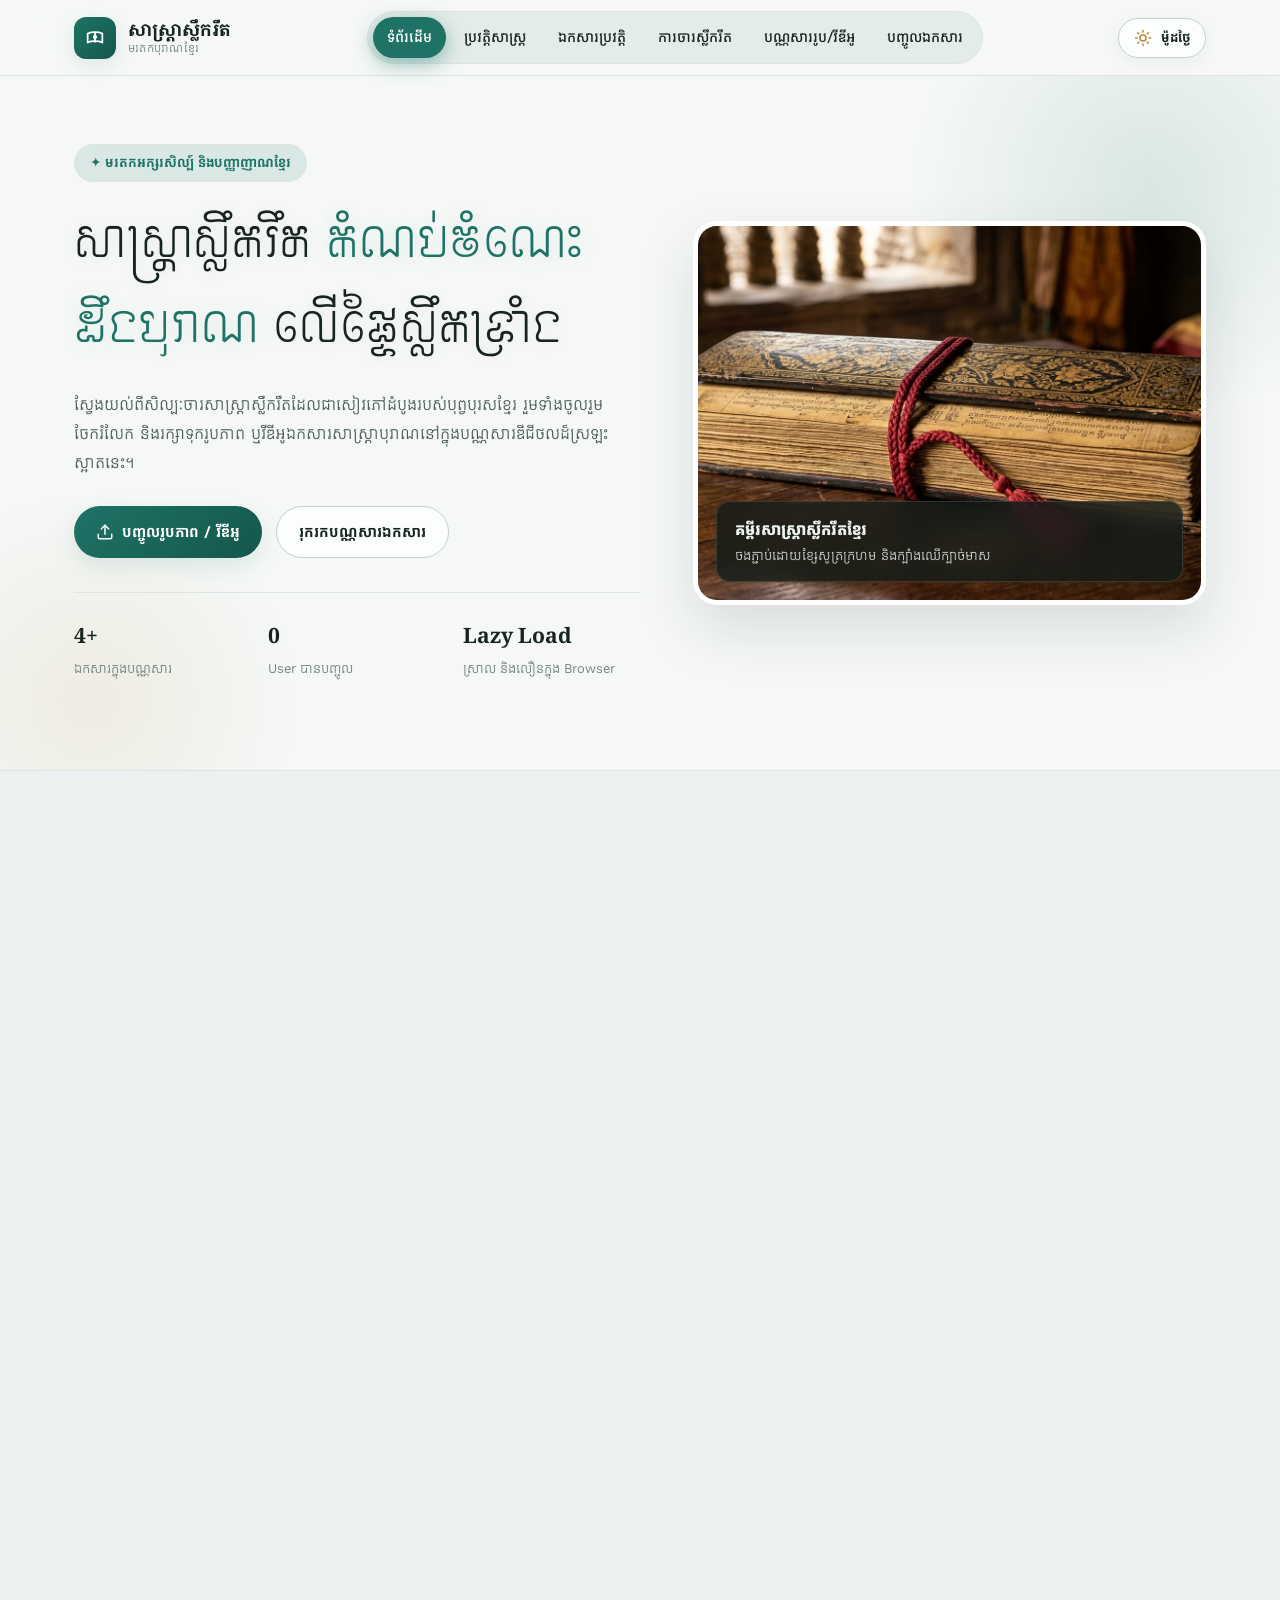
==== index.html.html @ 488957f2 "Add files via upload" ====
<!DOCTYPE html>
<html lang="km">

<head>
  <meta charset="UTF-8" />
  <meta name="viewport" content="width=device-width, initial-scale=1.0" />
  <meta name="theme-color" content="#f5f8f7" />
  <meta name="description"
    content="វេបសាយបណ្ណសារសាស្រ្តាស្លឹករឹតខ្មែរ — ស្វែងយល់ពីប្រវត្តិ សិល្បៈចារស្លឹករឹត និងចូលរួមបញ្ចូលរូបភាព ឬវីឌីអូដើម្បីថែរក្សាមរតកបុរាណ" />
  <title>សាស្រ្តាស្លឹករឹត | បណ្ណសារមរតកអក្សរសិល្ប៍បុរាណខ្មែរ</title>

  <!-- ការពារពន្លឺភ្លឹបភ្លែត (No Flash) ពេលបើកក្នុងម៉ូដយប់ -->
  <script>
    (function () {
      try {
        var saved = localStorage.getItem('sastra-theme');
        var prefersDark =
          window.matchMedia && window.matchMedia('(prefers-color-scheme: dark)').matches;
        if (saved === 'dark' || (!saved && prefersDark)) {
          document.documentElement.setAttribute('data-theme', 'dark');
        }
      } catch (e) { }
    })();
  </script>

  <!-- ពុម្ពអក្សរភាសាខ្មែរ៖ NokorReach Angkor 1 (ផ្ទុកក្នុង assets/fonts/) + Noto Serif Khmer និង Kantumruy Pro -->
  <link rel="preconnect" href="https://fonts.googleapis.com" />
  <link rel="preconnect" href="https://fonts.gstatic.com" crossorigin />
  <link
    href="https://fonts.googleapis.com/css2?family=Kantumruy+Pro:wght@400;500;600;700&family=Noto+Serif+Khmer:wght@600;700&display=swap"
    rel="stylesheet" />

  <!-- ឯកសារ CSS រៀបចំតាមហេដ្ឋារចនាសម្ព័ន្ធច្បាស់លាស់ -->
  <link rel="stylesheet" href="assets/css/variables.css" />
  <link rel="stylesheet" href="assets/css/base.css" />
  <link rel="stylesheet" href="assets/css/layout.css" />
  <link rel="stylesheet" href="assets/css/components.css" />
  <link rel="stylesheet" href="assets/css/documents.css" />
  <link rel="stylesheet" href="assets/css/animations.css" />
</head>

<body>
  <!-- របារបង្ហាញកម្រិតអូសទំព័រ -->
  <div id="scroll-progress" class="scroll-progress" aria-hidden="true"></div>

  <!-- ស្រទាប់ពណ៌ Host Color លោតមួយដងនៅផ្នែកខាងក្រោយពេលចុចលើ Menu -->
  <div id="host-color-backdrop" class="host-color-backdrop" aria-hidden="true"></div>

  <!-- ក្បាលទំព័រ និងម៉ឺនុយ (Header & Navigation) -->
  <header id="site-header" class="site-header">
    <div id="header-host-wave" class="header-host-wave" aria-hidden="true"></div>

    <div class="container header-inner">
      <a href="#home" class="brand" aria-label="ទំព័រដើម សាស្រ្តាស្លឹករឹត">
        <span class="brand-mark" aria-hidden="true">
          <svg width="22" height="22" viewBox="0 0 24 24" fill="none" stroke="currentColor" stroke-width="1.9"
            stroke-linecap="round" stroke-linejoin="round">
            <path d="M4 7c4-2 12-2 16 0v10c-4-2-12-2-16 0V7z"></path>
            <line x1="12" y1="6" x2="12" y2="16"></line>
            <circle cx="12" cy="11" r="1.4" fill="currentColor"></circle>
          </svg>
        </span>
        <span class="brand-text">
          <span class="brand-title">សាស្រ្តាស្លឹករឹត</span>
          <span class="brand-sub">មរតកបុរាណខ្មែរ</span>
        </span>
      </a>

      <nav id="main-nav" class="main-nav" aria-label="ម៉ឺនុយចម្បង">
        <ul id="nav-list" class="nav-list">
          <span id="nav-host-pill" class="nav-host-pill" aria-hidden="true"></span>
          <li>
            <a href="#home" class="nav-link is-active" data-host-color="#1e7366"
              data-host-soft="rgba(30, 115, 102, 0.22)" data-host-glow="rgba(30, 115, 102, 0.44)">
              <span class="menu-click-ring" aria-hidden="true"></span>
              ទំព័រដើម
            </a>
          </li>
          <li>
            <a href="#history" class="nav-link" data-host-color="#b58837" data-host-soft="rgba(181, 136, 55, 0.22)"
              data-host-glow="rgba(181, 136, 55, 0.44)">
              <span class="menu-click-ring" aria-hidden="true"></span>
              ប្រវត្តិសាស្ត្រ
            </a>
          </li>
          <li>
            <a href="#documents" class="nav-link" data-host-color="#286f80" data-host-soft="rgba(40, 111, 128, 0.22)"
              data-host-glow="rgba(40, 111, 128, 0.44)">
              <span class="menu-click-ring" aria-hidden="true"></span>
              ឯកសារប្រវត្តិ
            </a>
          </li>
          <li>
            <a href="#process" class="nav-link" data-host-color="#2c8467" data-host-soft="rgba(44, 132, 103, 0.22)"
              data-host-glow="rgba(44, 132, 103, 0.44)">
              <span class="menu-click-ring" aria-hidden="true"></span>
              ការចារស្លឹករឹត
            </a>
          </li>
          <li>
            <a href="#gallery" class="nav-link" data-host-color="#2b6a94" data-host-soft="rgba(43, 106, 148, 0.22)"
              data-host-glow="rgba(43, 106, 148, 0.44)">
              <span class="menu-click-ring" aria-hidden="true"></span>
              បណ្ណសាររូប/វីឌីអូ
            </a>
          </li>
          <li>
            <a href="#upload" class="nav-link" data-host-color="#5d5396" data-host-soft="rgba(93, 83, 150, 0.22)"
              data-host-glow="rgba(93, 83, 150, 0.44)">
              <span class="menu-click-ring" aria-hidden="true"></span>
              បញ្ចូលឯកសារ
            </a>
          </li>
        </ul>
      </nav>

      <div class="header-actions">
        <button id="theme-toggle" class="theme-toggle" type="button" aria-label="ប្តូរម៉ូដថ្ងៃ ឬម៉ូដយប់ការពារភ្នែក"
          aria-pressed="false" title="ប្តូរទៅម៉ូដយប់ ការពារភ្នែក">
          <span class="theme-toggle-icon" aria-hidden="true">
            <svg class="icon-sun" width="18" height="18" viewBox="0 0 24 24" fill="none" stroke="currentColor"
              stroke-width="2" stroke-linecap="round" stroke-linejoin="round">
              <circle cx="12" cy="12" r="4"></circle>
              <path d="M12 2v2"></path>
              <path d="M12 20v2"></path>
              <path d="m4.93 4.93 1.41 1.41"></path>
              <path d="m17.66 17.66 1.41 1.41"></path>
              <path d="M2 12h2"></path>
              <path d="M20 12h2"></path>
              <path d="m6.34 17.66-1.41 1.41"></path>
              <path d="m19.07 4.93-1.41 1.41"></path>
            </svg>
            <svg class="icon-moon" width="18" height="18" viewBox="0 0 24 24" fill="none" stroke="currentColor"
              stroke-width="2" stroke-linecap="round" stroke-linejoin="round">
              <path d="M12 3a6 6 0 0 0 9 9 9 9 0 1 1-9-9Z"></path>
            </svg>
          </span>
          <span id="theme-toggle-label" class="theme-toggle-label">ម៉ូដថ្ងៃ</span>
        </button>

        <button id="mobile-toggle" class="mobile-toggle" type="button" aria-label="បើក ឬបិទម៉ឺនុយ" aria-expanded="false"
          aria-controls="main-nav">
          <svg width="22" height="22" viewBox="0 0 24 24" fill="none" stroke="currentColor" stroke-width="2"
            stroke-linecap="round">
            <line x1="4" y1="7" x2="20" y2="7"></line>
            <line x1="4" y1="12" x2="20" y2="12"></line>
            <line x1="4" y1="17" x2="20" y2="17"></line>
          </svg>
        </button>
      </div>
    </div>
  </header>

  <main>
    <!-- ផ្នែកទី ១: ទំព័រដើម (Hero Section — បង្ហាញភ្លាមៗយ៉ាងច្បាស់ និងលឿន) -->
    <section id="home" class="hero-section">
      <div class="container hero-grid">
        <div class="hero-content">
          <span class="hero-badge">✦ មរតកអក្សរសិល្ប៍ និងបញ្ញាញាណខ្មែរ</span>
          <h1 class="hero-title">
            សាស្រ្តាស្លឹករឹត <span class="hero-highlight">កំណប់ចំណេះដឹងបុរាណ</span> លើផ្ទៃ<span
              class="nowrap">ស្លឹកទ្រាំង</span>
          </h1>
          <p class="hero-desc">
            ស្វែងយល់ពីសិល្បៈចារសាស្រ្តាស្លឹករឹតដែលជាសៀវភៅដំបូងរបស់បុព្វបុរសខ្មែរ រួមទាំងចូលរួមចែករំលែក
            និងរក្សាទុករូបភាព ឬវីឌីអូឯកសារសាស្រ្តាបុរាណនៅក្នុងបណ្ណសារឌីជីថលដ៏ស្រឡះស្អាតនេះ។
          </p>

          <div class="hero-actions">
            <a href="#upload" class="btn btn-primary">
              <svg width="18" height="18" viewBox="0 0 24 24" fill="none" stroke="currentColor" stroke-width="2"
                stroke-linecap="round" stroke-linejoin="round">
                <path d="M21 15v4a2 2 0 0 1-2 2H5a2 2 0 0 1-2-2v-4"></path>
                <polyline points="17 8 12 3 7 8"></polyline>
                <line x1="12" y1="3" x2="12" y2="15"></line>
              </svg>
              បញ្ចូលរូបភាព / វីឌីអូ
            </a>
            <a href="#gallery" class="btn btn-outline">រុករកបណ្ណសារឯកសារ</a>
          </div>

          <div class="hero-stats">
            <div class="stat-item">
              <strong id="stat-media-count">4+</strong>
              <span>ឯកសារក្នុងបណ្ណសារ</span>
            </div>
            <div class="stat-item">
              <strong id="stat-user-uploads">0</strong>
              <span>User បានបញ្ចូល</span>
            </div>
            <div class="stat-item">
              <strong>Lazy Load</strong>
              <span>ស្រាល និងលឿនក្នុង Browser</span>
            </div>
          </div>
        </div>

        <div class="hero-visual">
          <figure class="hero-frame">
            <img src="assets/images/hero-manuscript.jpg" alt="គម្ពីរសាស្រ្តាស្លឹករឹតបុរាណខ្មែរចងដោយខ្សែសូត្រក្រហម"
              fetchpriority="high" decoding="async" />
            <figcaption class="hero-caption-card">
              <div>
                <strong>គម្ពីរសាស្រ្តាស្លឹករឹតខ្មែរ</strong>
                <p>ចងភ្ជាប់ដោយខ្សែសូត្រក្រហម និងក្បាំងឈើក្បាច់មាស</p>
              </div>
            </figcaption>
          </figure>
        </div>
      </div>
    </section>

    <!-- ផ្នែកទី ២: ប្រវត្តិ និងអត្ថន័យ (អូសដល់ចាំលោតផុសឡើង) -->
    <section id="history" class="section section-alt lazy-section">
      <div class="container">
        <header class="section-header reveal-item">
          <span class="section-kicker">ប្រវត្តិ និងតម្លៃវប្បធម៌</span>
          <h2 class="section-title">តើសាស្រ្តាស្លឹករឹតមានសារៈសំខាន់អ្វីខ្លះ?</h2>
          <p class="section-subtitle">
            មុនពេលមានក្រដាស និងម៉ាស៊ីនបោះពុម្ព បុព្វបុរសខ្មែរបានប្រើប្រាស់ស្លឹកទ្រាំងដើម្បីកត់ត្រាធម៌វិន័យ
            ប្រវត្តិសាស្ត្រ ក្បួនឱសថបុរាណ និងអក្សរសិល្ប៍រឿងព្រេងផ្សេងៗទុកជាកេរមរតកដល់កូនចៅជំនាន់ក្រោយ។
          </p>
        </header>

        <div class="grid-2" style="margin-bottom: 40px;">
          <div class="story-image-wrap reveal-item reveal-left">
            <img src="data:image/svg+xml,%3Csvg xmlns='http://www.w3.org/2000/svg' viewBox='0 0 4 3'%3E%3C/svg%3E"
              data-src="assets/images/temple-archive.jpg" alt="បណ្ណាល័យហោត្រ័យរក្សាសាស្រ្តាស្លឹករឹតក្នុងវត្តអារាម"
              loading="lazy" decoding="async" />
          </div>

          <div class="reveal-item reveal-right">
            <h3 style="font-size: 1.5rem; margin-bottom: 14px;">បណ្ណាល័យហោត្រ័យ៖ ឃ្លាំងរក្សាប្រាជ្ញាខ្មែរ</h3>
            <p style="margin-bottom: 14px;">
              សាស្រ្តាស្លឹករឹតត្រូវបានតម្កល់ទុកយ៉ាងគោរពនៅតាមវត្តអារាម ជាពិសេសនៅក្នុង «ហោត្រ័យ»
              ឬទូឈើឆ្លាក់ក្បាច់យ៉ាងផ្ចិតផ្ចង់។
              គម្ពីរនីមួយៗត្រូវបានរុំដោយកំណាត់សំពត់ស្អាត ដើម្បីការពារពីធូលី សំណើម និងសត្វល្អិតកាត់បំផ្លាញ។
            </p>
            <p>
              ការអភិរក្សសាស្រ្តាស្លឹករឹតជាទម្រង់ឌីជីថល តាមរយៈការថតរូបភាព និងវីឌីអូឯកសារ
              គឺជាវិធីដ៏សំខាន់ដើម្បីជួយឲ្យមរតកទាំងនេះនៅគង់វង្សជារៀងរហូត។
            </p>
          </div>
        </div>

        <div class="grid-3">
          <article class="card reveal-item reveal-delay-1">
            <div class="card-icon" aria-hidden="true">
              <svg width="22" height="22" viewBox="0 0 24 24" fill="none" stroke="currentColor" stroke-width="2">
                <path d="M4 19.5A2.5 2.5 0 0 1 6.5 17H20"></path>
                <path d="M6.5 2H20v20H6.5A2.5 2.5 0 0 1 4 19.5v-15A2.5 2.5 0 0 1 6.5 2z"></path>
              </svg>
            </div>
            <h3>សាស្រ្តាទេសន៍</h3>
            <p>កត់ត្រាពុទ្ធវចនៈ ជាតក និងគម្ពីរធម៌វិន័យសម្រាប់ព្រះសង្ឃសូត្រ និងសម្តែងធម៌ទេសនាប្រដៅពុទ្ធបរិស័ទ។</p>
          </article>

          <article class="card reveal-item reveal-delay-2">
            <div class="card-icon" aria-hidden="true">
              <svg width="22" height="22" viewBox="0 0 24 24" fill="none" stroke="currentColor" stroke-width="2">
                <path d="M12 20h9"></path>
                <path d="M16.5 3.5a2.121 2.121 0 0 1 3 3L7 19l-4 1 1-4L16.5 3.5z"></path>
              </svg>
            </div>
            <h3>សាស្រ្តាល្បែង</h3>
            <p>ប្រមូលផ្តុំរឿងព្រេង អក្សរសិល្ប៍កំណាព្យ និងរឿងនិទានអប់រំសីលធម៌ដ៏ល្បីល្បាញរបស់សង្គមខ្មែរ។</p>
          </article>

          <article class="card reveal-item reveal-delay-3">
            <div class="card-icon" aria-hidden="true">
              <svg width="22" height="22" viewBox="0 0 24 24" fill="none" stroke="currentColor" stroke-width="2">
                <circle cx="12" cy="12" r="9"></circle>
                <path d="M12 8v4l3 3"></path>
              </svg>
            </div>
            <h3>សាស្រ្តាក្បួនច្បាប់</h3>
            <p>ផ្ទុកក្បួនហោរាសាស្ត្រ ក្បួនថ្នាំបុរាណ វេយ្យាករណ៍ ច្បាប់ទូន្មាន និងប្រវត្តិសាស្ត្រពង្សាវតារខ្មែរ។</p>
          </article>
        </div>
      </div>
    </section>

    <!-- ផ្នែកទី ៣: ប្រព័ន្ធឯកសារប្រវត្តិសាស្រ្តាស្លឹករឹត (Lazy Hydrated ពេលអូសមកដល់) -->
    <section id="documents" class="section lazy-section">
      <div class="container">
        <header class="section-header reveal-item">
          <span class="section-kicker">បណ្ណាល័យឯកសារប្រវត្តិសាស្ត្រ</span>
          <h2 class="section-title">ប្រព័ន្ធឯកសារស្តីពីប្រវត្តិសាស្រ្តាស្លឹករឹតខ្មែរ</h2>
          <p class="section-subtitle">
            អាន ស្រាវជ្រាវ ចម្លង ឬទាញយកឯកសារប្រវត្តិសាស្រ្តាស្លឹករឹតតាមសម័យកាល រួមទាំងអាចបន្ថែមអត្ថបទ
            ឬភ្ជាប់ឯកសារ PDF/TXT ចូលក្នុងបណ្ណាល័យនេះបានផងដែរ។
          </p>
        </header>

        <!-- ខ្សែបន្ទាត់ប្រវត្តិសាស្ត្រសង្ខេបតាមសម័យកាល -->
        <div id="history-timeline" class="timeline-strip"></div>

        <!-- របារត្រងប្រភេទ ស្វែងរក និងប៊ូតុងបន្ថែមឯកសារ -->
        <div class="doc-toolbar reveal-item">
          <div class="filter-tabs" role="tablist" aria-label="ត្រងប្រភេទឯកសារប្រវត្តិ">
            <button type="button" class="filter-tab doc-filter-tab is-active" data-doc-filter="all">ទាំងអស់</button>
            <button type="button" class="filter-tab doc-filter-tab"
              data-doc-filter="ប្រវត្តិសាស្ត្រ">ប្រវត្តិសាស្ត្រ</button>
            <button type="button" class="filter-tab doc-filter-tab" data-doc-filter="អក្សរសាស្ត្រ">អក្សរសាស្ត្រ</button>
            <button type="button" class="filter-tab doc-filter-tab" data-doc-filter="សិប្បកម្ម">សិប្បកម្ម</button>
            <button type="button" class="filter-tab doc-filter-tab" data-doc-filter="ការអភិរក្ស">ការអភិរក្ស</button>
            <button type="button" class="filter-tab doc-filter-tab" data-doc-filter="user">User បន្ថែម</button>
          </div>

          <div class="doc-toolbar-right">
            <div class="search-box" style="min-width: 210px;">
              <svg width="16" height="16" viewBox="0 0 24 24" fill="none" stroke="currentColor" stroke-width="2">
                <circle cx="11" cy="11" r="8"></circle>
                <line x1="21" y1="21" x2="16.65" y2="16.65"></line>
              </svg>
              <input id="doc-search-input" type="search" placeholder="ស្វែងរកឯកសារប្រវត្តិ..."
                aria-label="ស្វែងរកឯកសារប្រវត្តិ" />
            </div>

            <button id="open-add-doc-btn" type="button" class="btn btn-primary"
              style="padding: 10px 18px; font-size: 0.88rem;">
              + បន្ថែមឯកសារប្រវត្តិ
            </button>
          </div>
        </div>

        <!-- ក្រឡាកាតឯកសារប្រវត្តិ -->
        <div id="doc-grid" class="doc-grid" aria-live="polite"></div>
      </div>
    </section>

    <!-- ផ្នែកទី ៤: ដំណាក់កាលផលិត និងចារសាស្រ្តា (អូសដល់ចាំលោតផុសឡើង) -->
    <section id="process" class="section section-alt lazy-section">
      <div class="container">
        <header class="section-header reveal-item">
          <span class="section-kicker">សិល្បៈ និងហត្ថកម្មប្រពៃណី</span>
          <h2 class="section-title">ដំណាក់កាលទាំង ៤ នៃការចារសាស្រ្តាស្លឹករឹត</h2>
          <p class="section-subtitle">
            ទម្រាំក្លាយជាគម្ពីរសាស្រ្តាមួយខ្សែ សិប្បករត្រូវឆ្លងកាត់ដំណាក់កាលយ៉ាងល្អិតល្អន់ និងអត់ធ្មត់ខ្ពស់។
          </p>
        </header>

        <div class="grid-4" style="margin-bottom: 42px;">
          <article class="step-card reveal-item reveal-delay-1">
            <span class="step-number">១</span>
            <h3>ជ្រើសរើសស្លឹកទ្រាំង</h3>
            <p>កាត់ស្លឹកទ្រាំងខ្ចីល្មមដែលមិនទាន់លាតពេញលេញ ដើម្បីឲ្យសាច់ស្លឹកទន់ ស្វិត និងជាប់ធន់បានរាប់រយឆ្នាំ។</p>
          </article>

          <article class="step-card reveal-item reveal-delay-2">
            <span class="step-number">២</span>
            <h3>ស្ងោរ ហាល និងតម្រឹម</h3>
            <p>យកស្លឹកទៅស្ងោរ ហាលសន្សើម និងហាលថ្ងៃឲ្យស្ងួតស្មើ រួចកាត់តម្រឹមទំហំឲ្យស្មើគ្នា និងចោះរន្ធដោតខ្សែ។</p>
          </article>

          <article class="step-card reveal-item reveal-delay-3">
            <span class="step-number">៣</span>
            <h3>ចារដោយដែកចារ</h3>
            <p>ប្រើដែកចារមុតស្រួចឆ្លាក់តួអក្សរខ្មែរលើផ្ទៃស្លឹករឹតតាមបន្ទាត់ត្រង់ស្មើយ៉ាងប្រណីត។</p>
          </article>

          <article class="step-card reveal-item reveal-delay-4">
            <span class="step-number">៤</span>
            <h3>ជូតទឹកខ្មៅ និងចងខ្សែ</h3>
            <p>ជូតម្រែងភ្លើងលាយប្រេងធម្មជាតិចូលក្នុងស្នាមចារឲ្យអក្សរលេចច្បាស់ខ្មៅក្រឹប រួចដោតខ្សែចងជាខ្សែគម្ពីរ។</p>
          </article>
        </div>

        <div class="grid-2">
          <div class="story-image-wrap reveal-item reveal-left">
            <img src="data:image/svg+xml,%3Csvg xmlns='http://www.w3.org/2000/svg' viewBox='0 0 4 3'%3E%3C/svg%3E"
              data-src="assets/images/crafting-leaves.jpg" alt="សិប្បករខ្មែរចារអក្សរលើស្លឹករឹតដោយប្រើដែកចារ"
              loading="lazy" decoding="async" />
          </div>
          <div class="story-image-wrap reveal-item reveal-right">
            <img src="data:image/svg+xml,%3Csvg xmlns='http://www.w3.org/2000/svg' viewBox='0 0 4 3'%3E%3C/svg%3E"
              data-src="assets/images/palm-detail.jpg" alt="ភាពលម្អិតនៃអក្សរចារខ្មែរបុរាណលើផ្ទៃស្លឹករឹត" loading="lazy"
              decoding="async" />
          </div>
        </div>
      </div>
    </section>

    <!-- ផ្នែកទី ៥: បណ្ណសាររូបភាព និងវីឌីអូ (Lazy Hydrated ពេលអូសមកដល់) -->
    <section id="gallery" class="section lazy-section">
      <div class="container">
        <header class="section-header reveal-item">
          <span class="section-kicker">បណ្ណសារឌីជីថល</span>
          <h2 class="section-title">បណ្ណសាររូបភាព និងវីឌីអូសាស្រ្តាស្លឹករឹត</h2>
          <p class="section-subtitle">
            រូបភាព និងវីឌីអូទាំងអស់ត្រូវបានផ្ទុកតែពេលអ្នកអូសមកដល់ប៉ុណ្ណោះ ដើម្បីឲ្យវេបសាយស្រាល និងដំណើរការលឿនបំផុត។
            ចុចលើកាតនីមួយៗដើម្បីមើលពេញអេក្រង់។
          </p>
        </header>

        <div class="gallery-toolbar reveal-item">
          <div class="filter-tabs" role="tablist" aria-label="ត្រងប្រភេទឯកសារ">
            <button type="button" class="filter-tab is-active" data-filter="all">ទាំងអស់</button>
            <button type="button" class="filter-tab" data-filter="image">រូបភាព</button>
            <button type="button" class="filter-tab" data-filter="video">វីឌីអូ</button>
            <button type="button" class="filter-tab" data-filter="user">ឯកសារ User បញ្ចូល</button>
          </div>

          <div class="search-box">
            <svg width="16" height="16" viewBox="0 0 24 24" fill="none" stroke="currentColor" stroke-width="2">
              <circle cx="11" cy="11" r="8"></circle>
              <line x1="21" y1="21" x2="16.65" y2="16.65"></line>
            </svg>
            <input id="gallery-search" type="search" placeholder="ស្វែងរកតាមចំណងជើង ឬប្រភេទ..."
              aria-label="ស្វែងរកឯកសារក្នុងបណ្ណសារ" />
          </div>
        </div>

        <!-- ក្រឡាបណ្ណសារត្រូវបានបង្កើតឡើងដោយ JavaScript ពេលអូសមកដល់ -->
        <div id="media-grid" class="media-grid" aria-live="polite"></div>
      </div>
    </section>

    <!-- ផ្នែកទី ៦: អនុញ្ញាតឲ្យ User បញ្ចូលរូបភាព និងវីឌីអូ -->
    <section id="upload" class="section section-alt lazy-section">
      <div class="container">
        <header class="section-header reveal-item">
          <span class="section-kicker">ចូលរួមចែករំលែកមរតក</span>
          <h2 class="section-title">បញ្ចូលរូបភាព និងវីឌីអូសាស្រ្តាស្លឹករឹត</h2>
          <p class="section-subtitle">
            អ្នកប្រើប្រាស់មានសិទ្ធិបញ្ចូលរូបភាព ឬវីឌីអូដោយផ្ទាល់។ ឯកសារដែលបានបញ្ចូលនឹងរក្សាទុកក្នុង Browser (IndexedDB)
            ហើយបង្ហាញភ្លាមៗនៅក្នុងបណ្ណសារខាងលើ។
          </p>
        </header>

        <div class="upload-shell reveal-item">
          <div>
            <div id="upload-dropzone" class="dropzone" role="button" tabindex="0"
              aria-label="ជ្រើសរើស ឬអូសទម្លាក់រូបភាព និងវីឌីអូ">
              <input id="media-file-input" type="file" accept="image/*,video/*" hidden />
              <div class="dropzone-icon" aria-hidden="true">
                <svg width="28" height="28" viewBox="0 0 24 24" fill="none" stroke="currentColor" stroke-width="2"
                  stroke-linecap="round" stroke-linejoin="round">
                  <path d="M21 15v4a2 2 0 0 1-2 2H5a2 2 0 0 1-2-2v-4"></path>
                  <polyline points="17 8 12 3 7 8"></polyline>
                  <line x1="12" y1="3" x2="12" y2="15"></line>
                </svg>
              </div>
              <h3 style="font-size: 1.12rem;">ចុចជ្រើសរើស ឬអូសឯកសារទម្លាក់ទីនេះ</h3>
              <p id="upload-file-status" style="font-size: 0.88rem;">
                គាំទ្ររូបភាព (JPG, PNG, WEBP) និងវីឌីអូ (MP4, WEBM)
              </p>
              <div id="upload-preview" class="dropzone-preview" hidden></div>
            </div>
          </div>

          <form id="media-upload-form" class="upload-form">
            <span id="storage-mode-pill" class="storage-mode-pill">● រក្សាទុកស្វ័យប្រវត្តិ (មិនបាត់ពេល Refresh)</span>

            <div class="form-group">
              <label for="media-title-input">ចំណងជើងឯកសារ *</label>
              <input id="media-title-input" class="form-control" type="text"
                placeholder="ឧ. សាស្រ្តាស្លឹករឹតវត្តបុរាណខេត្តសៀមរាប" required />
            </div>

            <div class="form-group">
              <label for="media-category-input">ប្រភេទឯកសារ</label>
              <select id="media-category-input" class="form-control">
                <option value="សាស្រ្តាបុរាណ">សាស្រ្តាបុរាណ</option>
                <option value="ការចារស្លឹករឹត">ការចារស្លឹករឹត</option>
                <option value="បណ្ណាល័យហោត្រ័យ">បណ្ណាល័យហោត្រ័យ</option>
                <option value="វីឌីអូឯកសារ">វីឌីអូឯកសារ</option>
                <option value="អក្សរសិល្ប៍បុរាណ">អក្សរសិល្ប៍បុរាណ</option>
              </select>
            </div>

            <div class="form-group">
              <label for="media-author-input">ឈ្មោះអ្នកបញ្ចូល</label>
              <input id="media-author-input" class="form-control" type="text"
                placeholder="បញ្ចូលឈ្មោះរបស់អ្នក (មិនបង្ខំ)" />
            </div>

            <div class="form-group">
              <label for="media-desc-input">ពិពណ៌នាសង្ខេប</label>
              <textarea id="media-desc-input" class="form-control" rows="3"
                placeholder="សរសេរព័ត៌មានខ្លីៗអំពីរូបភាព ឬវីឌីអូនេះ..."></textarea>
            </div>

            <button id="upload-submit-btn" type="submit" class="btn btn-primary" style="width: 100%;">
              រក្សាទុក និងបង្ហោះចូលបណ្ណសារ
            </button>
          </form>
        </div>
      </div>
    </section>
  </main>

  <!-- ជើងទំព័រ (Footer) -->
  <footer class="site-footer">
    <div class="container">
      <div class="footer-grid">
        <div>
          <h3>សាស្រ្តាស្លឹករឹត • មរតកបុរាណខ្មែរ</h3>
          <p>
            វេបសាយបង្កើតឡើងដោយហេដ្ឋារចនាសម្ព័ន្ធកូដច្បាស់លាស់ ស្អាត និងបង្កើនល្បឿន Browser តាមរយៈ
            Scroll Reveal និង Lazy Loading។
          </p>
        </div>

        <div>
          <h4>តំណភ្ជាប់រហ័ស</h4>
          <ul class="footer-links">
            <li><a href="#home">ទំព័រដើម</a></li>
            <li><a href="#history">ប្រវត្តិ និងអត្ថន័យ</a></li>
            <li><a href="#documents">ប្រព័ន្ធឯកសារប្រវត្តិ</a></li>
            <li><a href="#process">ដំណាក់កាលចារសាស្រ្តា</a></li>
            <li><a href="#gallery">បណ្ណសាររូបភាព និងវីឌីអូ</a></li>
            <li><a href="#upload">បញ្ចូលឯកសារថ្មី</a></li>
          </ul>
        </div>

        <div>
          <h4>រចនាសម្ព័ន្ធថតឯកសារ</h4>
          <ul class="footer-links">
            <li><code>index.html</code> — ទំព័រចម្បង</li>
            <li><code>assets/css/</code> — ឯកសាររចនាបថ</li>
            <li><code>assets/js/</code> — ប្រព័ន្ធមុខងារ JS</li>
            <li><code>assets/images/</code> — ថតផ្ទុករូបភាព</li>
            <li><code>assets/videos/</code> — ថតផ្ទុកវីឌីអូ</li>
          </ul>
        </div>
      </div>

      <div class="footer-bottom">
        <span>© 2026 បណ្ណសារសាស្រ្តាស្លឹករឹតខ្មែរ</span>
        <span>រចនាឡើងសម្រាប់ការថែរក្សា និងចែករំលែកមរតកជាតិ</span>
      </div>
    </div>
  </footer>

  <!-- Lightbox Modal សម្រាប់មើលរូបភាព និងវីឌីអូពេញអេក្រង់ -->
  <div id="lightbox" class="lightbox" role="dialog" aria-modal="true" aria-hidden="true">
    <button id="lightbox-close" class="lightbox-close" type="button" aria-label="បិទផ្ទាំងមើល">✕</button>
    <div class="lightbox-dialog">
      <div id="lightbox-media" class="lightbox-media"></div>
      <div class="lightbox-info">
        <div>
          <h3 id="lightbox-title" style="margin-bottom: 6px;"></h3>
          <p id="lightbox-desc" style="margin-bottom: 8px;"></p>
          <small id="lightbox-meta" style="color: var(--text-muted);"></small>
        </div>
      </div>
    </div>
  </div>

  <!-- ផ្ទាំងអានឯកសារប្រវត្តិ (Distraction-Free Document Reader Modal) -->
  <div id="doc-reader-modal" class="doc-modal" role="dialog" aria-modal="true" aria-hidden="true">
    <div class="doc-reader-dialog">
      <div class="doc-reader-header">
        <div class="doc-reader-controls">
          <button id="doc-font-dec" type="button" class="reader-tool-btn" title="បន្ថយទំហំអក្សរ">A-</button>
          <button id="doc-font-inc" type="button" class="reader-tool-btn" title="បង្កើនទំហំអក្សរ">A+</button>
          <button id="doc-copy-btn" type="button" class="reader-tool-btn">ចម្លងអត្ថបទ</button>
          <button id="doc-download-btn" type="button" class="reader-tool-btn">ទាញយក .txt</button>
          <button id="doc-reader-delete" type="button" class="btn btn-danger-soft" hidden>លុបឯកសារ</button>
        </div>
        <button id="doc-reader-close" type="button" class="reader-tool-btn" aria-label="បិទផ្ទាំងអាន">បិទ ✕</button>
      </div>

      <article id="doc-reader-body" class="doc-reader-body">
        <div id="doc-reader-meta" class="doc-reader-meta"></div>
        <h2 id="doc-reader-title" class="doc-reader-title"></h2>
        <div id="doc-reader-content" class="doc-reader-content"></div>
      </article>

      <div class="doc-reader-footer">
        <button id="doc-prev-btn" type="button" class="reader-tool-btn">← ឯកសារមុន</button>
        <button id="doc-next-btn" type="button" class="reader-tool-btn">ឯកសារបន្ទាប់ →</button>
      </div>
    </div>
  </div>

  <!-- ផ្ទាំងបន្ថែមឯកសារប្រវត្តិថ្មី (Add Historical Document Modal) -->
  <div id="add-doc-modal" class="doc-modal" role="dialog" aria-modal="true" aria-hidden="true">
    <div class="doc-form-dialog">
      <div class="doc-reader-header">
        <h3 style="font-size: 1.08rem;">បន្ថែមឯកសារប្រវត្តិសាស្រ្តាស្លឹករឹតថ្មី</h3>
        <button id="add-doc-close" type="button" class="reader-tool-btn" aria-label="បិទផ្ទាំង">បិទ ✕</button>
      </div>
      <form id="add-doc-form" class="doc-form-body">
        <div class="form-group">
          <label for="doc-title-input">ចំណងជើងឯកសារប្រវត្តិ *</label>
          <input id="doc-title-input" class="form-control" type="text"
            placeholder="ឧ. ប្រវត្តិគម្ពីរសាស្រ្តាវត្តបុរាណខេត្តបាត់ដំបង" required />
        </div>

        <div class="doc-form-row">
          <div class="form-group">
            <label for="doc-category-input">ប្រភេទឯកសារ</label>
            <select id="doc-category-input" class="form-control">
              <option value="ប្រវត្តិសាស្ត្រ">ប្រវត្តិសាស្ត្រ</option>
              <option value="អក្សរសាស្ត្រ">អក្សរសាស្ត្រ</option>
              <option value="សិប្បកម្ម">សិប្បកម្ម</option>
              <option value="ការអភិរក្ស">ការអភិរក្ស</option>
            </select>
          </div>
          <div class="form-group">
            <label for="doc-era-input">សម័យកាល / ឆ្នាំ</label>
            <input id="doc-era-input" class="form-control" type="text" placeholder="ឧ. សតវត្សទី ១៩" />
          </div>
        </div>

        <div class="form-group">
          <label for="doc-author-input">អ្នករៀបរៀង ឬប្រភពឯកសារ</label>
          <input id="doc-author-input" class="form-control" type="text" placeholder="ឈ្មោះអ្នកចងក្រង (មិនបង្ខំ)" />
        </div>

        <div class="form-group">
          <label for="doc-body-input">ខ្លឹមសារឯកសារប្រវត្តិ</label>
          <textarea id="doc-body-input" class="form-control" rows="5"
            placeholder="សរសេរ ឬចម្លងខ្លឹមសារប្រវត្តិសាស្រ្តាស្លឹករឹតដាក់ទីនេះ..."></textarea>
        </div>

        <div class="form-group">
          <label for="doc-file-input">ភ្ជាប់ឯកសារ PDF ឬ TXT បន្ថែម (មិនបង្ខំ • ក្រោម 20MB)</label>
          <input id="doc-file-input" class="form-control" type="file" accept=".pdf,.txt,.doc,.docx" />
        </div>

        <button type="submit" class="btn btn-primary" style="width: 100%; margin-top: 4px;">
          រក្សាទុកចូលបណ្ណាល័យឯកសារ
        </button>
      </form>
    </div>
  </div>

  <!-- ប៊ូតុងត្រឡប់ទៅខាងលើ និងសារជូនដំណឹង -->
  <button id="back-to-top" class="back-to-top" type="button" aria-label="ត្រឡប់ទៅខាងលើ">↑</button>
  <div id="toast" class="toast" role="status" aria-live="polite"></div>

  <!-- ឯកសារ JavaScript រៀបចំតាមមុខងារច្បាស់លាស់ (ប្រើ defer ដើម្បីឲ្យផ្ទុកលឿន) -->
  <script defer src="assets/js/theme-toggle.js"></script>
  <script defer src="assets/js/cloud-config.js"></script>
  <script defer src="assets/data/history-docs.js"></script>
  <script defer src="assets/js/storage.js"></script>
  <script defer src="assets/js/menu-effect.js"></script>
  <script defer src="assets/js/scroll-reveal.js"></script>
  <script defer src="assets/js/doc-library.js"></script>
  <script defer src="assets/js/media-uploader.js"></script>
  <script defer src="assets/js/main.js"></script>
</body>

</html>
---- assets/css/variables.css ----
/* ==========================================================================
   variables.css — ប្រព័ន្ធពណ៌កម្រិតសកល ត្រជាក់ភ្នែក (ម៉ូដថ្ងៃ & ម៉ូដយប់ការពារភ្នែក)
   ========================================================================== */

/* ពុម្ពអក្សរសិលាចារឹកសម័យអង្គរ NokorReach Angkor (ស្នាដៃ Nouv Samnang / AKbalthom) */
@font-face {
  font-family: 'NokorReach Angkor 1';
  src: url('../fonts/NokorReach-Angkor-1.ttf') format('truetype');
  font-weight: 400;
  font-style: normal;
  font-display: swap;
}

@font-face {
  font-family: 'NokorReach Angkor 2 Plus';
  src: url('../fonts/NokorReach-Angkor-2-Plus.ttf') format('truetype');
  font-weight: 400;
  font-style: normal;
  font-display: swap;
}

:root {
   color-scheme: light;

   /* ------------------------------------------------------------------------
     ម៉ូដថ្ងៃ (Day Mode — ត្រជាក់ភ្នែក ស្រទន់ គ្មានពន្លឺចាំងខ្លាំង)
     ------------------------------------------------------------------------ */
   --bg-page: #f5f8f7;
   --bg-section-alt: #ecf2f0;
   --bg-card: #fcfefd;
   --bg-elevated: rgba(245, 248, 247, 0.86);
   --bg-nav-track: rgba(203, 218, 213, 0.42);
   --bg-input: #ffffff;
   --bg-dropzone: #f1f6f4;
   --bg-media-frame: #dce6e2;
   --bg-dark: #101b19;
   --bg-badge-overlay: rgba(16, 27, 25, 0.76);
   --bg-lightbox: rgba(11, 18, 17, 0.84);
   --bg-empty: rgba(252, 254, 253, 0.75);

   /* ពណ៌អក្សរ (កម្រិត Contrast ស្តង់ដារ WCAG AAA ងាយអានមិនឈឺភ្នែក) */
   --text-primary: #172421;
   --text-secondary: #485b56;
   --text-muted: #6c807a;
   --text-on-dark: #edf4f1;
   --text-on-accent: #ffffff;

   /* ពណ៌ចម្បងកម្រិតសកល (Serene Angkor Jade + Muted Heritage Gold) */
   --accent-primary: #1e7366;
   --accent-primary-deep: #15564c;
   --accent-primary-soft: rgba(30, 115, 102, 0.12);
   --accent-gold: #b58837;
   --accent-gold-light: #d7b269;
   --accent-gold-soft: rgba(181, 136, 55, 0.14);
   --accent-crimson: #a83c3c;
   --accent-crimson-soft: rgba(168, 60, 60, 0.11);
   --accent-palm: #1e7366;

   /* ពណ៌ផ្ទាំងលម្អ Hero & ផ្ទៃខាងក្រោយ */
   --hero-orb-1: rgba(30, 115, 102, 0.13);
   --hero-orb-2: rgba(181, 136, 55, 0.11);
   --frame-border: #ffffff;

   /* Host Color លំនាំដើម (ផ្លាស់ប្តូរដោយស្វ័យប្រវត្តិតាម Menu ដែលបានចុច) */
   --host-color: #1e7366;
   --host-color-soft: rgba(30, 115, 102, 0.22);
   --host-color-glow: rgba(30, 115, 102, 0.44);
   --host-origin-x: 50%;
   --host-origin-y: 36px;

   /* បន្ទាត់ស៊ុម និងស្រមោលស្រទន់ */
   --border-light: #dbe5e1;
   --border-medium: #c1d1cb;
   --shadow-sm: 0 4px 16px rgba(23, 36, 33, 0.05);
   --shadow-md: 0 12px 32px rgba(23, 36, 33, 0.08);
   --shadow-lg: 0 24px 58px rgba(23, 36, 33, 0.13);

   /* ពុម្ពអក្សរភាសាខ្មែរ (អក្សរសិលាចារឹកសម័យអង្គរ NokorReach Angkor 1 សម្រាប់ចំណងជើងដំបូង + អក្សរច្បាស់សម្រាប់មាតិកា) */
   --font-inscription: 'NokorReach Angkor 1', 'NokorReach Angkor 2 Plus', 'Noto Serif Khmer', serif;
   --font-sans: 'Kantumruy Pro', 'Khmer OS Siemreap', system-ui, -apple-system, sans-serif;
   --font-serif: 'Noto Serif Khmer', 'Khmer OS Siemreap', Georgia, serif;

   /* ទំហំ និងគម្លាត */
   --container-max: 1180px;
   --header-height: 76px;
   --radius-sm: 10px;
   --radius-md: 16px;
   --radius-lg: 24px;
   --radius-pill: 999px;

   /* ល្បឿនចលនា */
   --ease-smooth: cubic-bezier(0.22, 1, 0.36, 1);
   --transition-fast: 0.22s var(--ease-smooth);
   --transition-base: 0.4s var(--ease-smooth);
   --transition-theme: 0.35s ease;
}

/* --------------------------------------------------------------------------
   ម៉ូដយប់ (Night Mode — ការពារភ្នែក កាត់បន្ថយពន្លឺពណ៌ខៀវ និងពន្លឺចាំង)
   -------------------------------------------------------------------------- */
[data-theme='dark'] {
   color-scheme: dark;

   --bg-page: #0d1413;
   --bg-section-alt: #121c1a;
   --bg-card: #172321;
   --bg-elevated: rgba(13, 20, 19, 0.86);
   --bg-nav-track: rgba(31, 47, 44, 0.72);
   --bg-input: #111b19;
   --bg-dropzone: #121d1b;
   --bg-media-frame: #1c2a27;
   --bg-dark: #080e0d;
   --bg-badge-overlay: rgba(9, 15, 14, 0.82);
   --bg-lightbox: rgba(5, 9, 8, 0.9);
   --bg-empty: rgba(23, 35, 33, 0.75);

   --text-primary: #e6f0ec;
   --text-secondary: #a7bbb4;
   --text-muted: #7d948c;
   --text-on-dark: #e6f0ec;
   --text-on-accent: #091513;

   --accent-primary: #45b3a0;
   --accent-primary-deep: #2c8f7f;
   --accent-primary-soft: rgba(69, 179, 160, 0.16);
   --accent-gold: #dab466;
   --accent-gold-light: #ecd08f;
   --accent-gold-soft: rgba(218, 180, 102, 0.16);
   --accent-crimson: #e07272;
   --accent-crimson-soft: rgba(224, 114, 114, 0.16);
   --accent-palm: #45b3a0;

   --hero-orb-1: rgba(69, 179, 160, 0.14);
   --hero-orb-2: rgba(218, 180, 102, 0.1);
   --frame-border: rgba(188, 220, 210, 0.16);

   --border-light: rgba(184, 216, 206, 0.11);
   --border-medium: rgba(184, 216, 206, 0.22);
   --shadow-sm: 0 4px 18px rgba(0, 0, 0, 0.28);
   --shadow-md: 0 14px 36px rgba(0, 0, 0, 0.4);
   --shadow-lg: 0 24px 64px rgba(0, 0, 0, 0.54);
}
---- assets/css/base.css ----
/* ==========================================================================
   base.css — រចនាបថមូលដ្ឋាន Typography ការការពារភ្នែក និងល្បឿន Browser
   ========================================================================== */

*,
*::before,
*::after {
  box-sizing: border-box;
  margin: 0;
  padding: 0;
}

html {
  scroll-behavior: smooth;
  font-size: 16px;
  -webkit-font-smoothing: antialiased;
  -moz-osx-font-smoothing: grayscale;
}

body {
  font-family: var(--font-sans);
  background-color: var(--bg-page);
  color: var(--text-primary);
  line-height: 1.75;
  overflow-x: hidden;
  min-height: 100vh;
  transition:
    background-color var(--transition-theme),
    color var(--transition-theme);
}

img,
video {
  max-width: 100%;
  display: block;
}

/* ការពារភ្នែកពេលបើកម៉ូដយប់៖ បន្ទន់ពន្លឺរូបភាពបន្តិចកុំឲ្យចាំងភ្នែក */
[data-theme='dark'] img {
  filter: brightness(0.92) contrast(1.03);
  transition: filter 0.35s ease;
}

[data-theme='dark'] img:hover {
  filter: brightness(0.98) contrast(1.02);
}

a {
  color: inherit;
  text-decoration: none;
}

button,
input,
select,
textarea {
  font-family: inherit;
  font-size: inherit;
  color: inherit;
}

button {
  cursor: pointer;
  border: none;
  background: none;
}

/* ចំណងជើងភាសាខ្មែរឲ្យច្បាស់ និងមានរបៀប */
h1,
h2,
h3,
h4 {
  font-family: var(--font-serif);
  color: var(--text-primary);
  line-height: 1.45;
  font-weight: 700;
  transition: color var(--transition-theme);
}

p {
  color: var(--text-secondary);
  transition: color var(--transition-theme);
}

/* សម្រាលបន្ទុក Browser សម្រាប់ផ្នែកដែលនៅខាងក្រោម (Performance Optimization) */
.lazy-section {
  content-visibility: auto;
  contain-intrinsic-size: 1px 640px;
}

/* កុងតឺន័រស្តង់ដារ */
.container {
  width: 100%;
  max-width: var(--container-max);
  margin: 0 auto;
  padding: 0 24px;
}

/* លក្ខណៈអក្សរសម្រាប់ Screen Reader */
.sr-only {
  position: absolute;
  width: 1px;
  height: 1px;
  padding: 0;
  margin: -1px;
  overflow: hidden;
  clip: rect(0, 0, 0, 0);
  white-space: nowrap;
  border: 0;
}

/* របារបង្ហាញកម្រិតអូសទំព័រផ្នែកខាងលើ */
.scroll-progress {
  position: fixed;
  top: 0;
  left: 0;
  height: 3px;
  width: 0%;
  background: linear-gradient(90deg, var(--accent-primary), var(--host-color), var(--accent-gold));
  z-index: 1200;
  transition: width 0.1s linear, background 0.35s ease;
}

@media (max-width: 640px) {
  .container {
    padding: 0 16px;
  }
}
---- assets/css/layout.css ----
/* ==========================================================================
   layout.css — រចនាសម្ព័ន្ធ Header, Navbar, Day/Night Switch, Hero និង Footer
   ========================================================================== */

/* ស្រទាប់ពណ៌ Host Color នៅផ្នែកខាងក្រោយពេលចុច Menu */
.host-color-backdrop {
  position: fixed;
  inset: 0;
  pointer-events: none;
  z-index: 950;
  opacity: 0;
  background: radial-gradient(circle at var(--host-origin-x) var(--host-origin-y),
      var(--host-color-glow) 0%,
      var(--host-color-soft) 28%,
      transparent 68%);
  will-change: transform, opacity;
}

.host-color-backdrop.is-flashing {
  animation: hostColorBackdropFlash 0.9s var(--ease-smooth) forwards;
}

/* Header & Navigation Bar */
.site-header {
  position: sticky;
  top: 0;
  z-index: 1000;
  height: var(--header-height);
  background: var(--bg-elevated);
  backdrop-filter: blur(16px);
  -webkit-backdrop-filter: blur(16px);
  border-bottom: 1px solid var(--border-light);
  transition:
    background-color var(--transition-theme),
    box-shadow var(--transition-fast),
    border-color var(--transition-theme);
  overflow: visible;
}

.site-header.is-scrolled {
  box-shadow: var(--shadow-sm);
}

/* ស្រទាប់ពន្លឺ Host Color ខាងក្រោយរបារ Header ផ្ទាល់ */
.header-host-wave {
  position: absolute;
  inset: 0;
  pointer-events: none;
  z-index: 0;
  opacity: 0;
  background: linear-gradient(105deg,
      transparent 0%,
      var(--host-color-soft) 35%,
      var(--host-color-glow) 50%,
      var(--host-color-soft) 65%,
      transparent 100%);
}

.header-host-wave.is-flashing {
  animation: headerHostSweep 0.8s var(--ease-smooth) forwards;
}

.header-inner {
  position: relative;
  z-index: 1;
  height: 100%;
  display: flex;
  align-items: center;
  justify-content: space-between;
  gap: 16px;
}

.header-actions {
  display: inline-flex;
  align-items: center;
  gap: 10px;
  flex-shrink: 0;
}

/* ឡូហ្គោម៉ាកសញ្ញា */
.brand {
  display: inline-flex;
  align-items: center;
  gap: 12px;
  flex-shrink: 0;
}

.brand-mark {
  width: 42px;
  height: 42px;
  border-radius: 12px;
  background: linear-gradient(135deg, var(--accent-primary), var(--accent-primary-deep));
  color: #ffffff;
  display: grid;
  place-items: center;
  box-shadow: 0 6px 18px var(--accent-primary-soft);
}

.brand-text {
  display: flex;
  flex-direction: column;
  line-height: 1.25;
}

.brand-title {
  font-family: var(--font-serif);
  font-size: 1.08rem;
  font-weight: 700;
  color: var(--text-primary);
}

.brand-sub {
  font-size: 0.74rem;
  color: var(--text-muted);
  letter-spacing: 0.02em;
}

/* ប៊ូតុងប្តូរម៉ូដថ្ងៃ និងម៉ូដយប់ការពារភ្នែក (Day/Night Toggle) */
.theme-toggle {
  display: inline-flex;
  align-items: center;
  gap: 8px;
  height: 40px;
  padding: 0 14px;
  border-radius: var(--radius-pill);
  background: var(--bg-card);
  border: 1px solid var(--border-medium);
  color: var(--text-primary);
  font-size: 0.84rem;
  font-weight: 600;
  box-shadow: var(--shadow-sm);
  transition:
    background-color var(--transition-fast),
    border-color var(--transition-fast),
    transform var(--transition-fast),
    box-shadow var(--transition-fast);
}

.theme-toggle:hover {
  border-color: var(--accent-primary);
  color: var(--accent-primary);
  transform: translateY(-1px);
}

.theme-toggle:active {
  transform: scale(0.96);
}

.theme-toggle-icon {
  display: inline-flex;
  align-items: center;
  justify-content: center;
  width: 20px;
  height: 20px;
  color: var(--accent-gold);
  transition: transform 0.45s var(--ease-smooth), color 0.3s ease;
}

.theme-toggle:hover .theme-toggle-icon {
  transform: rotate(18deg);
}

.theme-toggle .icon-moon {
  display: none;
}

[data-theme='dark'] .theme-toggle .icon-sun {
  display: none;
}

[data-theme='dark'] .theme-toggle .icon-moon {
  display: block;
  color: var(--accent-primary);
}

/* ម៉ឺនុយចម្បង (Navigation Menu) */
.main-nav {
  position: relative;
  display: flex;
  align-items: center;
}

.nav-list {
  position: relative;
  display: flex;
  align-items: center;
  gap: 4px;
  list-style: none;
  padding: 5px;
  border-radius: var(--radius-pill);
  background: var(--bg-nav-track);
  border: 1px solid var(--border-light);
  transition: background-color var(--transition-theme), border-color var(--transition-theme);
}

/* ស៊ុមពណ៌ Host Color រំកិលនៅពីក្រោយម៉ឺនុយដែលបានជ្រើសរើស */
.nav-host-pill {
  position: absolute;
  top: 5px;
  left: 0;
  height: calc(100% - 10px);
  width: 0;
  border-radius: var(--radius-pill);
  background: var(--host-color);
  box-shadow: 0 6px 20px var(--host-color-glow);
  transition:
    transform 0.42s var(--ease-smooth),
    width 0.42s var(--ease-smooth),
    background-color 0.35s ease,
    box-shadow 0.35s ease;
  z-index: 0;
  pointer-events: none;
}

.nav-host-pill.is-popping {
  animation: pillHostPop 0.55s var(--ease-smooth);
}

.nav-link {
  position: relative;
  z-index: 1;
  display: inline-flex;
  align-items: center;
  gap: 6px;
  padding: 8px 14px;
  border-radius: var(--radius-pill);
  font-size: 0.9rem;
  font-weight: 500;
  color: var(--text-primary);
  transition: color 0.25s ease;
  white-space: nowrap;
  overflow: hidden;
}

.nav-link:hover {
  color: var(--host-color);
}

.nav-link.is-active {
  color: #ffffff;
}

/* ចលនារលក Host Color ផ្ទុះមួយដងនៅខាងក្រោយប៊ូតុង Menu ដែលចុច */
.nav-link .menu-click-ring {
  position: absolute;
  inset: 0;
  border-radius: inherit;
  background: var(--host-color);
  opacity: 0;
  pointer-events: none;
  z-index: -1;
}

.nav-link.is-host-clicked .menu-click-ring {
  animation: menuItemHostBurst 0.65s var(--ease-smooth) forwards;
}

/* ប៊ូតុងម៉ឺនុយទូរស័ព្ទ (Mobile Menu Button) */
.mobile-toggle {
  display: none;
  width: 40px;
  height: 40px;
  border-radius: 12px;
  border: 1px solid var(--border-medium);
  background: var(--bg-card);
  color: var(--text-primary);
  align-items: center;
  justify-content: center;
}

/* ផ្នែក Hero ខាងលើ (បង្ហាញភ្លាមៗសម្រាប់ First Paint លឿន) */
.hero-section {
  position: relative;
  padding: 68px 0 88px;
  overflow: hidden;
}

.hero-section::before,
.hero-section::after {
  content: '';
  position: absolute;
  border-radius: 50%;
  pointer-events: none;
}

.hero-section::before {
  top: -130px;
  right: -110px;
  width: 480px;
  height: 480px;
  background: radial-gradient(circle, var(--hero-orb-1), transparent 70%);
}

.hero-section::after {
  bottom: -140px;
  left: -120px;
  width: 420px;
  height: 420px;
  background: radial-gradient(circle, var(--hero-orb-2), transparent 70%);
}

.hero-grid {
  position: relative;
  z-index: 1;
  display: grid;
  grid-template-columns: 1.05fr 0.95fr;
  align-items: center;
  gap: 52px;
}

.hero-badge {
  display: inline-flex;
  align-items: center;
  gap: 8px;
  padding: 6px 15px;
  border-radius: var(--radius-pill);
  background: var(--accent-primary-soft);
  color: var(--accent-primary);
  border: 1px solid var(--border-light);
  font-size: 0.85rem;
  font-weight: 600;
  margin-bottom: 18px;
}

/* ចំណងជើងដំបូងគេនៃវេបសាយ៖ ពុម្ពអក្សរសិលាចារឹកសម័យអង្គរ NokorReach Angkor 1 */
.hero-title {
  font-family: var(--font-inscription);
  font-size: clamp(2.05rem, 3.85vw, 3.15rem);
  font-weight: 400;
  font-synthesis: none;
  line-height: 1.72;
  margin-bottom: 22px;
  letter-spacing: 0.015em;
  text-shadow: 0 2px 14px rgba(0, 0, 0, 0.08);
}

[data-theme='dark'] .hero-title {
  text-shadow: 0 3px 20px rgba(0, 0, 0, 0.45);
}

.hero-title .hero-highlight {
  color: var(--accent-primary);
  text-shadow: 0 2px 20px var(--accent-primary-soft);
}

.hero-title .nowrap {
  white-space: nowrap;
}

  .hero-desc {
    font-size: 1.03rem;
    max-width: 54ch;
    margin-bottom: 28px;
  }

  .hero-actions {
    display: flex;
    flex-wrap: wrap;
    gap: 14px;
    margin-bottom: 34px;
  }

  .hero-stats {
    display: grid;
    grid-template-columns: repeat(3, minmax(0, 1fr));
    gap: 16px;
    padding-top: 24px;
    border-top: 1px solid var(--border-light);
  }

  .stat-item strong {
    display: block;
    font-family: var(--font-serif);
    font-size: 1.32rem;
    color: var(--text-primary);
  }

  .stat-item span {
    font-size: 0.84rem;
    color: var(--text-muted);
  }

  .hero-visual {
    position: relative;
  }

  .hero-frame {
    position: relative;
    border-radius: var(--radius-lg);
    overflow: hidden;
    box-shadow: var(--shadow-lg);
    border: 5px solid var(--frame-border);
    background: var(--bg-media-frame);
    aspect-ratio: 4 / 3;
  }

  .hero-frame img {
    width: 100%;
    height: 100%;
    object-fit: cover;
  }

  .hero-caption-card {
    position: absolute;
    left: 18px;
    right: 18px;
    bottom: 18px;
    padding: 14px 18px;
    border-radius: 14px;
    background: var(--bg-badge-overlay);
    backdrop-filter: blur(12px);
    -webkit-backdrop-filter: blur(12px);
    color: var(--text-on-dark);
    border: 1px solid rgba(255, 255, 255, 0.12);
    display: flex;
    align-items: center;
    justify-content: space-between;
    gap: 12px;
  }

  .hero-caption-card p {
    color: rgba(237, 244, 241, 0.86);
    font-size: 0.85rem;
  }

  /* ផ្នែកមាតិកាស្តង់ដារ (Sections) */
  .section {
    padding: 88px 0;
    scroll-margin-top: calc(var(--header-height) + 12px);
    transition: background-color var(--transition-theme), border-color var(--transition-theme);
  }

  .section-alt {
    background-color: var(--bg-section-alt);
    border-top: 1px solid var(--border-light);
    border-bottom: 1px solid var(--border-light);
  }

  .section-header {
    max-width: 680px;
    margin: 0 auto 48px;
    text-align: center;
  }

  .section-kicker {
    display: inline-block;
    font-size: 0.84rem;
    font-weight: 600;
    color: var(--accent-primary);
    margin-bottom: 8px;
    letter-spacing: 0.04em;
  }

  .section-title {
    font-family: var(--font-serif);
    font-size: clamp(1.6rem, 2.6vw, 2.2rem);
    font-weight: 700;
    line-height: 1.45;
    margin-bottom: 12px;
  }

  .section-subtitle {
    font-size: 0.98rem;
  }

  /* ក្រឡាប្លង់ (Grid Layouts) */
  .grid-2 {
    display: grid;
    grid-template-columns: repeat(2, minmax(0, 1fr));
    gap: 32px;
    align-items: center;
  }

  .grid-3 {
    display: grid;
    grid-template-columns: repeat(3, minmax(0, 1fr));
    gap: 24px;
  }

  .grid-4 {
    display: grid;
    grid-template-columns: repeat(4, minmax(0, 1fr));
    gap: 20px;
  }

  /* Footer */
  .site-footer {
    background: var(--bg-dark);
    color: var(--text-on-dark);
    padding: 56px 0 32px;
    border-top: 1px solid var(--border-light);
  }

  .footer-grid {
    display: grid;
    grid-template-columns: 1.4fr 1fr 1fr;
    gap: 36px;
    padding-bottom: 36px;
    border-bottom: 1px solid rgba(237, 244, 241, 0.12);
  }

  .site-footer h3,
  .site-footer h4 {
    color: #f4faf7;
    margin-bottom: 12px;
  }

  .site-footer p,
  .site-footer li {
    color: rgba(230, 240, 236, 0.76);
    font-size: 0.92rem;
  }

  .footer-links {
    list-style: none;
    display: flex;
    flex-direction: column;
    gap: 8px;
  }

  .footer-links a:hover {
    color: var(--accent-gold-light);
  }

  .footer-bottom {
    padding-top: 24px;
    display: flex;
    flex-wrap: wrap;
    justify-content: space-between;
    gap: 12px;
    font-size: 0.85rem;
    color: rgba(230, 240, 236, 0.62);
  }

  /* Responsive Breakpoints */
  @media (max-width: 1180px) {
    .nav-link {
      padding: 8px 10px;
      font-size: 0.85rem;
    }
  }

  @media (max-width: 1040px) {
    .mobile-toggle {
      display: inline-flex;
    }

    .main-nav {
      position: fixed;
      top: var(--header-height);
      left: 0;
      right: 0;
      padding: 16px;
      background: var(--bg-elevated);
      backdrop-filter: blur(18px);
      -webkit-backdrop-filter: blur(18px);
      border-bottom: 1px solid var(--border-light);
      box-shadow: var(--shadow-md);
      transform: translateY(-16px);
      opacity: 0;
      visibility: hidden;
      transition: opacity 0.25s ease, transform 0.25s ease, visibility 0.25s ease;
    }

    .main-nav.is-open {
      transform: translateY(0);
      opacity: 1;
      visibility: visible;
    }

    .nav-list {
      width: 100%;
      flex-direction: column;
      align-items: stretch;
      border-radius: var(--radius-md);
      padding: 8px;
    }

    .nav-host-pill {
      display: none;
    }

    .nav-link {
      justify-content: center;
      padding: 12px 16px;
    }

    .nav-link.is-active {
      background: var(--host-color);
      box-shadow: 0 6px 18px var(--host-color-glow);
    }
  }

  @media (max-width: 980px) {

    .hero-grid,
    .grid-2 {
      grid-template-columns: 1fr;
      gap: 32px;
    }

    .grid-3 {
      grid-template-columns: repeat(2, minmax(0, 1fr));
    }

    .grid-4 {
      grid-template-columns: repeat(2, minmax(0, 1fr));
    }

    .footer-grid {
      grid-template-columns: 1fr;
    }
  }

  @media (max-width: 600px) {
    .section {
      padding: 64px 0;
    }

    .grid-3,
    .grid-4 {
      grid-template-columns: 1fr;
    }

    .hero-stats {
      grid-template-columns: repeat(3, 1fr);
      gap: 10px;
    }

    .theme-toggle-label {
      display: none;
    }

    .theme-toggle {
      width: 40px;
      padding: 0;
      justify-content: center;
    }
  }
---- assets/css/components.css ----
/* ==========================================================================
   components.css — ប៊ូតុង កាតមាតិកា ប្រអប់បញ្ចូលឯកសារ និង Lightbox (Day/Night)
   ========================================================================== */

/* ប៊ូតុង (Buttons) */
.btn {
  display: inline-flex;
  align-items: center;
  justify-content: center;
  gap: 8px;
  padding: 12px 22px;
  border-radius: var(--radius-pill);
  font-weight: 600;
  font-size: 0.94rem;
  transition:
    transform var(--transition-fast),
    box-shadow var(--transition-fast),
    background-color var(--transition-fast),
    border-color var(--transition-fast),
    color var(--transition-fast);
}

.btn:active {
  transform: scale(0.98);
}

.btn-primary {
  background: linear-gradient(135deg, var(--accent-primary), var(--accent-primary-deep));
  color: #ffffff;
  box-shadow: 0 8px 22px var(--accent-primary-soft);
}

.btn-primary:hover {
  transform: translateY(-2px);
  filter: brightness(1.06);
  box-shadow: 0 12px 28px var(--accent-primary-soft);
}

.btn-outline {
  background: var(--bg-card);
  color: var(--text-primary);
  border: 1px solid var(--border-medium);
}

.btn-outline:hover {
  border-color: var(--accent-primary);
  color: var(--accent-primary);
  transform: translateY(-2px);
}

.btn-danger-soft {
  background: var(--accent-crimson-soft);
  color: var(--accent-crimson);
  padding: 7px 14px;
  font-size: 0.84rem;
}

.btn-danger-soft:hover {
  background: var(--accent-crimson);
  color: #ffffff;
}

/* កាតព័ត៌មាន (Feature / Heritage Cards) */
.card {
  background: var(--bg-card);
  border: 1px solid var(--border-light);
  border-radius: var(--radius-md);
  padding: 26px;
  box-shadow: var(--shadow-sm);
  transition:
    transform var(--transition-fast),
    box-shadow var(--transition-fast),
    border-color var(--transition-fast),
    background-color var(--transition-theme);
}

.card:hover {
  transform: translateY(-4px);
  box-shadow: var(--shadow-md);
  border-color: var(--border-medium);
}

.card-icon {
  width: 48px;
  height: 48px;
  border-radius: 14px;
  background: var(--accent-primary-soft);
  color: var(--accent-primary);
  display: grid;
  place-items: center;
  margin-bottom: 16px;
}

.card h3 {
  font-size: 1.15rem;
  margin-bottom: 10px;
}

/* កាតដំណាក់កាលចារសាស្រ្តា (Process Step Cards) */
.step-card {
  position: relative;
  background: var(--bg-card);
  border: 1px solid var(--border-light);
  border-radius: var(--radius-md);
  padding: 24px;
  box-shadow: var(--shadow-sm);
  transition:
    background-color var(--transition-theme),
    border-color var(--transition-theme),
    transform var(--transition-fast);
}

.step-card:hover {
  transform: translateY(-3px);
  border-color: var(--border-medium);
}

.step-number {
  display: inline-flex;
  align-items: center;
  justify-content: center;
  width: 38px;
  height: 38px;
  border-radius: 50%;
  background: var(--accent-primary-soft);
  color: var(--accent-primary);
  border: 1px solid var(--border-medium);
  font-family: var(--font-serif);
  font-size: 0.96rem;
  font-weight: 700;
  margin-bottom: 14px;
}

/* ស៊ុមរូបភាពប្រវត្តិ (Story Media Frame) */
.story-image-wrap {
  border-radius: var(--radius-lg);
  overflow: hidden;
  border: 1px solid var(--border-light);
  box-shadow: var(--shadow-md);
  background: var(--bg-media-frame);
  aspect-ratio: 4 / 3;
}

.story-image-wrap img {
  width: 100%;
  height: 100%;
  object-fit: cover;
  transition: transform 0.6s var(--ease-smooth), filter 0.35s ease;
}

.story-image-wrap:hover img {
  transform: scale(1.03);
}

/* របារត្រង និងស្វែងរកបណ្ណសារ (Gallery Toolbar) */
.gallery-toolbar {
  display: flex;
  flex-wrap: wrap;
  align-items: center;
  justify-content: space-between;
  gap: 16px;
  margin-bottom: 28px;
}

.filter-tabs {
  display: flex;
  flex-wrap: wrap;
  gap: 8px;
}

.filter-tab {
  padding: 8px 16px;
  border-radius: var(--radius-pill);
  background: var(--bg-card);
  border: 1px solid var(--border-light);
  font-size: 0.88rem;
  font-weight: 500;
  color: var(--text-secondary);
  transition: all var(--transition-fast);
}

.filter-tab:hover {
  border-color: var(--accent-primary);
  color: var(--accent-primary);
}

.filter-tab.is-active {
  background: var(--accent-primary);
  border-color: var(--accent-primary);
  color: #ffffff;
}

.search-box {
  position: relative;
  min-width: 240px;
  flex: 0 1 320px;
}

.search-box input {
  width: 100%;
  padding: 10px 16px 10px 40px;
  border-radius: var(--radius-pill);
  border: 1px solid var(--border-medium);
  background: var(--bg-input);
  color: var(--text-primary);
  font-size: 0.9rem;
  outline: none;
  transition:
    border-color var(--transition-fast),
    box-shadow var(--transition-fast),
    background-color var(--transition-theme);
}

.search-box input::placeholder,
.form-control::placeholder {
  color: var(--text-muted);
}

.search-box input:focus {
  border-color: var(--accent-primary);
  box-shadow: 0 0 0 4px var(--accent-primary-soft);
}

.search-box svg {
  position: absolute;
  left: 14px;
  top: 50%;
  transform: translateY(-50%);
  color: var(--text-muted);
  pointer-events: none;
}

/* ក្រឡាបណ្ណសាររូបភាព និងវីឌីអូ (Media Gallery Grid) */
.media-grid {
  display: grid;
  grid-template-columns: repeat(auto-fill, minmax(290px, 1fr));
  gap: 24px;
}

.media-card {
  background: var(--bg-card);
  border: 1px solid var(--border-light);
  border-radius: var(--radius-md);
  overflow: hidden;
  box-shadow: var(--shadow-sm);
  display: flex;
  flex-direction: column;
  transition:
    transform var(--transition-fast),
    box-shadow var(--transition-fast),
    background-color var(--transition-theme),
    border-color var(--transition-theme);
}

.media-card:hover {
  transform: translateY(-5px);
  box-shadow: var(--shadow-md);
  border-color: var(--border-medium);
}

.media-thumb {
  position: relative;
  aspect-ratio: 16 / 10;
  background: var(--bg-dark);
  overflow: hidden;
  cursor: pointer;
}

.media-thumb img,
.media-thumb video {
  width: 100%;
  height: 100%;
  object-fit: cover;
  transition: transform 0.55s var(--ease-smooth), filter 0.35s ease;
}

.media-card:hover .media-thumb img,
.media-card:hover .media-thumb video {
  transform: scale(1.04);
}

.media-type-badge {
  position: absolute;
  top: 12px;
  left: 12px;
  padding: 4px 11px;
  border-radius: var(--radius-pill);
  font-size: 0.76rem;
  font-weight: 600;
  background: var(--bg-badge-overlay);
  color: #f4faf7;
  backdrop-filter: blur(6px);
}

.media-user-badge {
  position: absolute;
  top: 12px;
  right: 12px;
  padding: 4px 10px;
  border-radius: var(--radius-pill);
  font-size: 0.74rem;
  font-weight: 600;
  background: var(--accent-primary);
  color: #ffffff;
}

.video-play-pill {
  position: absolute;
  inset: 0;
  display: grid;
  place-items: center;
  background: rgba(10, 16, 15, 0.28);
  pointer-events: none;
}

.video-play-pill span {
  width: 52px;
  height: 52px;
  border-radius: 50%;
  background: rgba(252, 254, 253, 0.92);
  color: #172421;
  display: grid;
  place-items: center;
  box-shadow: 0 8px 20px rgba(0, 0, 0, 0.32);
}

.media-body {
  padding: 18px 20px 20px;
  display: flex;
  flex-direction: column;
  flex: 1;
}

.media-meta-row {
  display: flex;
  align-items: center;
  justify-content: space-between;
  gap: 8px;
  font-size: 0.78rem;
  color: var(--text-muted);
  margin-bottom: 6px;
}

.media-title {
  font-size: 1.06rem;
  margin-bottom: 6px;
  cursor: pointer;
}

.media-desc {
  font-size: 0.88rem;
  color: var(--text-secondary);
  margin-bottom: 14px;
  flex: 1;
}

.media-footer {
  display: flex;
  align-items: center;
  justify-content: space-between;
  gap: 10px;
  padding-top: 12px;
  border-top: 1px solid var(--border-light);
  font-size: 0.8rem;
  color: var(--text-muted);
}

.empty-state {
  grid-column: 1 / -1;
  text-align: center;
  padding: 48px 20px;
  border-radius: var(--radius-md);
  border: 1px dashed var(--border-medium);
  background: var(--bg-empty);
}

/* ផ្នែកបញ្ចូលរូបភាព និងវីឌីអូ (User Upload Panel) */
.upload-shell {
  display: grid;
  grid-template-columns: 1fr 1.05fr;
  gap: 28px;
  background: var(--bg-card);
  border: 1px solid var(--border-light);
  border-radius: var(--radius-lg);
  padding: 32px;
  box-shadow: var(--shadow-md);
  transition: background-color var(--transition-theme), border-color var(--transition-theme);
}

.dropzone {
  position: relative;
  border: 2px dashed var(--border-medium);
  border-radius: var(--radius-md);
  background: var(--bg-dropzone);
  min-height: 300px;
  padding: 28px;
  display: flex;
  flex-direction: column;
  align-items: center;
  justify-content: center;
  text-align: center;
  gap: 12px;
  cursor: pointer;
  transition:
    border-color var(--transition-fast),
    background-color var(--transition-fast);
}

.dropzone:hover,
.dropzone.is-dragover {
  border-color: var(--accent-primary);
  background: var(--accent-primary-soft);
}

.dropzone-icon {
  width: 60px;
  height: 60px;
  border-radius: 50%;
  background: var(--accent-primary-soft);
  color: var(--accent-primary);
  display: grid;
  place-items: center;
}

.dropzone-preview {
  width: 100%;
  margin-top: 8px;
  border-radius: 12px;
  overflow: hidden;
  background: var(--bg-dark);
  max-height: 240px;
}

.dropzone-preview img,
.dropzone-preview video {
  width: 100%;
  max-height: 240px;
  object-fit: contain;
}

.upload-form {
  display: flex;
  flex-direction: column;
  gap: 16px;
}

.form-group {
  display: flex;
  flex-direction: column;
  gap: 6px;
}

.form-group label {
  font-size: 0.9rem;
  font-weight: 600;
  color: var(--text-primary);
}

.form-control {
  width: 100%;
  padding: 11px 14px;
  border-radius: var(--radius-sm);
  border: 1px solid var(--border-medium);
  background: var(--bg-input);
  color: var(--text-primary);
  font-size: 0.93rem;
  outline: none;
  transition:
    border-color var(--transition-fast),
    box-shadow var(--transition-fast),
    background-color var(--transition-theme);
}

.form-control:focus {
  border-color: var(--accent-primary);
  box-shadow: 0 0 0 4px var(--accent-primary-soft);
}

.storage-mode-pill {
  display: inline-flex;
  align-items: center;
  gap: 8px;
  padding: 6px 12px;
  border-radius: var(--radius-pill);
  font-size: 0.8rem;
  background: var(--accent-primary-soft);
  color: var(--accent-primary);
  font-weight: 600;
  align-self: flex-start;
}

/* Lightbox Modal សម្រាប់មើលរូបភាព និងវីឌីអូពេញអេក្រង់ */
.lightbox {
  position: fixed;
  inset: 0;
  z-index: 1500;
  background: var(--bg-lightbox);
  backdrop-filter: blur(10px);
  -webkit-backdrop-filter: blur(10px);
  display: grid;
  place-items: center;
  padding: 20px;
  opacity: 0;
  visibility: hidden;
  transition: opacity 0.28s ease, visibility 0.28s ease;
}

.lightbox.is-open {
  opacity: 1;
  visibility: visible;
}

.lightbox-dialog {
  width: 100%;
  max-width: 920px;
  max-height: 92vh;
  background: var(--bg-card);
  border: 1px solid var(--border-light);
  border-radius: var(--radius-lg);
  overflow: hidden;
  display: flex;
  flex-direction: column;
  box-shadow: var(--shadow-lg);
}

.lightbox-media {
  background: var(--bg-dark);
  max-height: 62vh;
  display: grid;
  place-items: center;
  overflow: hidden;
}

.lightbox-media img,
.lightbox-media video {
  width: 100%;
  max-height: 62vh;
  object-fit: contain;
}

.lightbox-info {
  padding: 20px 24px;
  display: flex;
  flex-wrap: wrap;
  align-items: flex-start;
  justify-content: space-between;
  gap: 16px;
  overflow-y: auto;
}

.lightbox-close {
  position: fixed;
  top: 20px;
  right: 20px;
  width: 44px;
  height: 44px;
  border-radius: 50%;
  background: var(--bg-card);
  border: 1px solid var(--border-medium);
  color: var(--text-primary);
  display: grid;
  place-items: center;
  font-size: 1.25rem;
  box-shadow: var(--shadow-md);
}

/* សារជូនដំណឹង (Toast Notification) */
.toast {
  position: fixed;
  bottom: 24px;
  right: 24px;
  z-index: 1600;
  padding: 13px 20px;
  border-radius: 14px;
  background: var(--bg-dark);
  color: var(--text-on-dark);
  border: 1px solid var(--border-medium);
  font-size: 0.9rem;
  box-shadow: var(--shadow-lg);
  transform: translateY(20px);
  opacity: 0;
  pointer-events: none;
  transition: transform 0.3s var(--ease-smooth), opacity 0.3s ease;
}

.toast.is-visible {
  transform: translateY(0);
  opacity: 1;
}

/* ប៊ូតុងត្រឡប់ទៅខាងលើ */
.back-to-top {
  position: fixed;
  bottom: 24px;
  left: 24px;
  z-index: 900;
  width: 44px;
  height: 44px;
  border-radius: 50%;
  background: var(--bg-card);
  border: 1px solid var(--border-medium);
  color: var(--text-primary);
  box-shadow: var(--shadow-md);
  display: grid;
  place-items: center;
  opacity: 0;
  visibility: hidden;
  transform: translateY(12px);
  transition: all 0.3s var(--ease-smooth);
}

.back-to-top:hover {
  border-color: var(--accent-primary);
  color: var(--accent-primary);
}

.back-to-top.is-visible {
  opacity: 1;
  visibility: visible;
  transform: translateY(0);
}

@media (max-width: 860px) {
  .upload-shell {
    grid-template-columns: 1fr;
    padding: 22px;
  }
}
---- assets/css/documents.css ----
/* ==========================================================================
   documents.css — រចនាបថប្រព័ន្ធឯកសារប្រវត្តិសាស្រ្តាស្លឹករឹត និងផ្ទាំងអានឯកសារ
   ========================================================================== */

/* ខ្សែបន្ទាត់ប្រវត្តិសាស្ត្រសង្ខេប (Historical Timeline Strip) */
.timeline-strip {
  display: grid;
  grid-template-columns: repeat(4, minmax(0, 1fr));
  gap: 16px;
  margin-bottom: 36px;
}

.timeline-pill {
  background: var(--bg-card);
  border: 1px solid var(--border-light);
  border-radius: var(--radius-md);
  padding: 18px 20px;
  box-shadow: var(--shadow-sm);
  position: relative;
  overflow: hidden;
  transition:
    transform var(--transition-fast),
    border-color var(--transition-fast),
    background-color var(--transition-theme);
}

.timeline-pill::before {
  content: '';
  position: absolute;
  top: 0;
  left: 0;
  right: 0;
  height: 3px;
  background: linear-gradient(90deg, var(--accent-primary), var(--accent-gold));
}

.timeline-pill:hover {
  transform: translateY(-3px);
  border-color: var(--border-medium);
}

.timeline-era {
  display: inline-block;
  font-size: 0.78rem;
  font-weight: 700;
  color: var(--accent-primary);
  margin-bottom: 6px;
}

.timeline-pill h4 {
  font-size: 0.98rem;
  margin-bottom: 6px;
}

.timeline-pill p {
  font-size: 0.84rem;
  line-height: 1.6;
}

/* របារត្រង ស្វែងរក និងប៊ូតុងបន្ថែមឯកសារ */
.doc-toolbar {
  display: flex;
  flex-wrap: wrap;
  align-items: center;
  justify-content: space-between;
  gap: 14px;
  margin-bottom: 28px;
}

.doc-toolbar-right {
  display: flex;
  flex-wrap: wrap;
  align-items: center;
  gap: 10px;
}

/* ក្រឡាកាតឯកសារប្រវត្តិ (Documents Grid) */
.doc-grid {
  display: grid;
  grid-template-columns: repeat(3, minmax(0, 1fr));
  gap: 22px;
}

.doc-card {
  background: var(--bg-card);
  border: 1px solid var(--border-light);
  border-radius: var(--radius-md);
  padding: 24px;
  box-shadow: var(--shadow-sm);
  display: flex;
  flex-direction: column;
  gap: 12px;
  cursor: pointer;
  transition:
    transform var(--transition-fast),
    box-shadow var(--transition-fast),
    border-color var(--transition-fast),
    background-color var(--transition-theme);
}

.doc-card:hover {
  transform: translateY(-4px);
  box-shadow: var(--shadow-md);
  border-color: var(--accent-primary);
}

.doc-card-top {
  display: flex;
  align-items: center;
  justify-content: space-between;
  gap: 10px;
}

.doc-category-tag {
  display: inline-flex;
  align-items: center;
  gap: 6px;
  padding: 4px 12px;
  border-radius: var(--radius-pill);
  font-size: 0.76rem;
  font-weight: 600;
  background: var(--accent-primary-soft);
  color: var(--accent-primary);
}

.doc-era-tag {
  font-size: 0.76rem;
  color: var(--text-muted);
  font-weight: 500;
}

.doc-card-title {
  font-size: 1.12rem;
  line-height: 1.45;
  color: var(--text-primary);
}

.doc-card-summary {
  font-size: 0.9rem;
  color: var(--text-secondary);
  line-height: 1.7;
  flex: 1;
}

.doc-card-footer {
  display: flex;
  align-items: center;
  justify-content: space-between;
  gap: 10px;
  padding-top: 14px;
  border-top: 1px solid var(--border-light);
  font-size: 0.82rem;
  color: var(--text-muted);
}

.doc-read-link {
  color: var(--accent-primary);
  font-weight: 600;
  display: inline-flex;
  align-items: center;
  gap: 4px;
}

.doc-file-chip {
  display: inline-flex;
  align-items: center;
  gap: 6px;
  padding: 3px 10px;
  border-radius: var(--radius-pill);
  background: var(--accent-gold-soft);
  color: var(--accent-gold);
  font-size: 0.74rem;
  font-weight: 600;
}

/* ផ្ទាំងអានឯកសារប្រវត្តិ (Distraction-Free Document Reader Modal) */
.doc-modal {
  position: fixed;
  inset: 0;
  z-index: 1550;
  background: var(--bg-lightbox);
  backdrop-filter: blur(10px);
  -webkit-backdrop-filter: blur(10px);
  display: grid;
  place-items: center;
  padding: 20px;
  opacity: 0;
  visibility: hidden;
  transition: opacity 0.28s ease, visibility 0.28s ease;
}

.doc-modal.is-open {
  opacity: 1;
  visibility: visible;
}

.doc-reader-dialog {
  width: 100%;
  max-width: 820px;
  max-height: 90vh;
  background: var(--bg-card);
  border: 1px solid var(--border-medium);
  border-radius: var(--radius-lg);
  box-shadow: var(--shadow-lg);
  display: flex;
  flex-direction: column;
  overflow: hidden;
}

.doc-reader-header {
  display: flex;
  flex-wrap: wrap;
  align-items: center;
  justify-content: space-between;
  gap: 12px;
  padding: 16px 24px;
  background: var(--bg-section-alt);
  border-bottom: 1px solid var(--border-light);
}

.doc-reader-controls {
  display: inline-flex;
  align-items: center;
  flex-wrap: wrap;
  gap: 8px;
}

.reader-tool-btn {
  display: inline-flex;
  align-items: center;
  gap: 6px;
  height: 36px;
  padding: 0 12px;
  border-radius: var(--radius-pill);
  background: var(--bg-card);
  border: 1px solid var(--border-medium);
  color: var(--text-primary);
  font-size: 0.82rem;
  font-weight: 600;
  transition: all var(--transition-fast);
}

.reader-tool-btn:hover {
  border-color: var(--accent-primary);
  color: var(--accent-primary);
}

.doc-reader-body {
  padding: 32px 36px;
  overflow-y: auto;
  flex: 1;
  font-size: var(--reader-font-size, 1rem);
  line-height: 1.95;
}

.doc-reader-meta {
  display: flex;
  flex-wrap: wrap;
  align-items: center;
  gap: 12px;
  margin-bottom: 14px;
  font-size: 0.84rem;
  color: var(--text-muted);
}

.doc-reader-title {
  font-family: var(--font-serif);
  font-size: clamp(1.4rem, 2.4vw, 1.9rem);
  font-weight: 700;
  margin-bottom: 18px;
  line-height: 1.45;
}

.doc-reader-content p {
  margin-bottom: 16px;
  color: var(--text-primary);
}

.doc-reader-content h4 {
  font-size: 1.12em;
  color: var(--accent-primary);
  margin: 22px 0 10px;
}

.doc-reader-content ul {
  padding-left: 22px;
  margin-bottom: 16px;
  color: var(--text-secondary);
}

.doc-reader-content li {
  margin-bottom: 8px;
}

.doc-reader-quote {
  margin: 20px 0;
  padding: 16px 20px;
  border-left: 4px solid var(--accent-gold);
  border-radius: 0 var(--radius-sm) var(--radius-sm) 0;
  background: var(--bg-section-alt);
  color: var(--text-primary);
  font-style: normal;
}

.doc-attachment-box {
  margin-top: 20px;
  padding: 16px 18px;
  border-radius: var(--radius-md);
  background: var(--bg-section-alt);
  border: 1px solid var(--border-light);
  display: flex;
  flex-wrap: wrap;
  align-items: center;
  justify-content: space-between;
  gap: 12px;
}

.doc-reader-footer {
  display: flex;
  flex-wrap: wrap;
  align-items: center;
  justify-content: space-between;
  gap: 12px;
  padding: 14px 24px;
  background: var(--bg-section-alt);
  border-top: 1px solid var(--border-light);
}

/* ផ្ទាំងបន្ថែមឯកសារប្រវត្តិថ្មី (Add Document Modal) */
.doc-form-dialog {
  width: 100%;
  max-width: 640px;
  max-height: 90vh;
  background: var(--bg-card);
  border: 1px solid var(--border-medium);
  border-radius: var(--radius-lg);
  box-shadow: var(--shadow-lg);
  overflow: hidden;
  display: flex;
  flex-direction: column;
}

.doc-form-body {
  padding: 24px;
  overflow-y: auto;
  display: flex;
  flex-direction: column;
  gap: 14px;
}

.doc-form-row {
  display: grid;
  grid-template-columns: 1fr 1fr;
  gap: 14px;
}

@media (max-width: 980px) {
  .timeline-strip {
    grid-template-columns: repeat(2, minmax(0, 1fr));
  }

  .doc-grid {
    grid-template-columns: repeat(2, minmax(0, 1fr));
  }
}

@media (max-width: 640px) {

  .timeline-strip,
  .doc-grid,
  .doc-form-row {
    grid-template-columns: 1fr;
  }

  .doc-reader-body {
    padding: 22px 18px;
  }

  .doc-reader-header,
  .doc-reader-footer {
    padding: 12px 16px;
  }
}
---- assets/css/animations.css ----
/* ==========================================================================
   animations.css — ចលនា Host Color Menu និង Scroll-Triggered Reveal
   ========================================================================== */

/* 1) ចលនា Host Color លោតមួយដងនៅផ្ទៃខាងក្រោយពេលចុច Menu */
@keyframes hostColorBackdropFlash {
  0% {
    opacity: 0;
    transform: scale(0.72);
  }
  28% {
    opacity: 1;
    transform: scale(1.03);
  }
  100% {
    opacity: 0;
    transform: scale(1.18);
  }
}

@keyframes headerHostSweep {
  0% {
    opacity: 0;
    transform: translateX(-18%) scaleX(0.92);
  }
  30% {
    opacity: 0.95;
  }
  100% {
    opacity: 0;
    transform: translateX(18%) scaleX(1.06);
  }
}

@keyframes pillHostPop {
  0% {
    filter: brightness(1);
  }
  40% {
    filter: brightness(1.18);
    box-shadow: 0 0 0 10px var(--host-color-soft), 0 10px 26px var(--host-color-glow);
  }
  100% {
    filter: brightness(1);
    box-shadow: 0 6px 20px var(--host-color-glow);
  }
}

@keyframes menuItemHostBurst {
  0% {
    opacity: 0.65;
    transform: scale(0.85);
  }
  100% {
    opacity: 0;
    transform: scale(1.42);
  }
}

/* 2) ចលនាអូសដល់ចាំលោតផុសឡើង (Scroll-Triggered Reveal)
      ធាតុខាងក្រោមមិនបង្ហាញមុនទេ លុះត្រាតែអូសមកដល់ទើបលោតផុសឡើងយ៉ាងរលូន */
.reveal-item {
  opacity: 0;
  transform: translateY(34px) scale(0.985);
  transition:
    opacity 0.68s var(--ease-smooth),
    transform 0.68s var(--ease-smooth);
  will-change: opacity, transform;
}

.reveal-item.reveal-left {
  transform: translateX(-32px);
}

.reveal-item.reveal-right {
  transform: translateX(32px);
}

.reveal-item.is-revealed {
  opacity: 1;
  transform: translate3d(0, 0, 0) scale(1);
  will-change: auto;
}

/* ពន្យារពេលបន្តិចតាមលំដាប់កាត (Stagger Delay) */
.reveal-delay-1 {
  transition-delay: 0.08s;
}

.reveal-delay-2 {
  transition-delay: 0.16s;
}

.reveal-delay-3 {
  transition-delay: 0.24s;
}

.reveal-delay-4 {
  transition-delay: 0.32s;
}

/* គោរពការកំណត់ Reduced Motion របស់អ្នកប្រើប្រាស់ */
@media (prefers-reduced-motion: reduce) {
  .reveal-item {
    opacity: 1;
    transform: none;
    transition: none;
  }

  .host-color-backdrop.is-flashing,
  .header-host-wave.is-flashing,
  .nav-host-pill.is-popping {
    animation: none;
  }
}
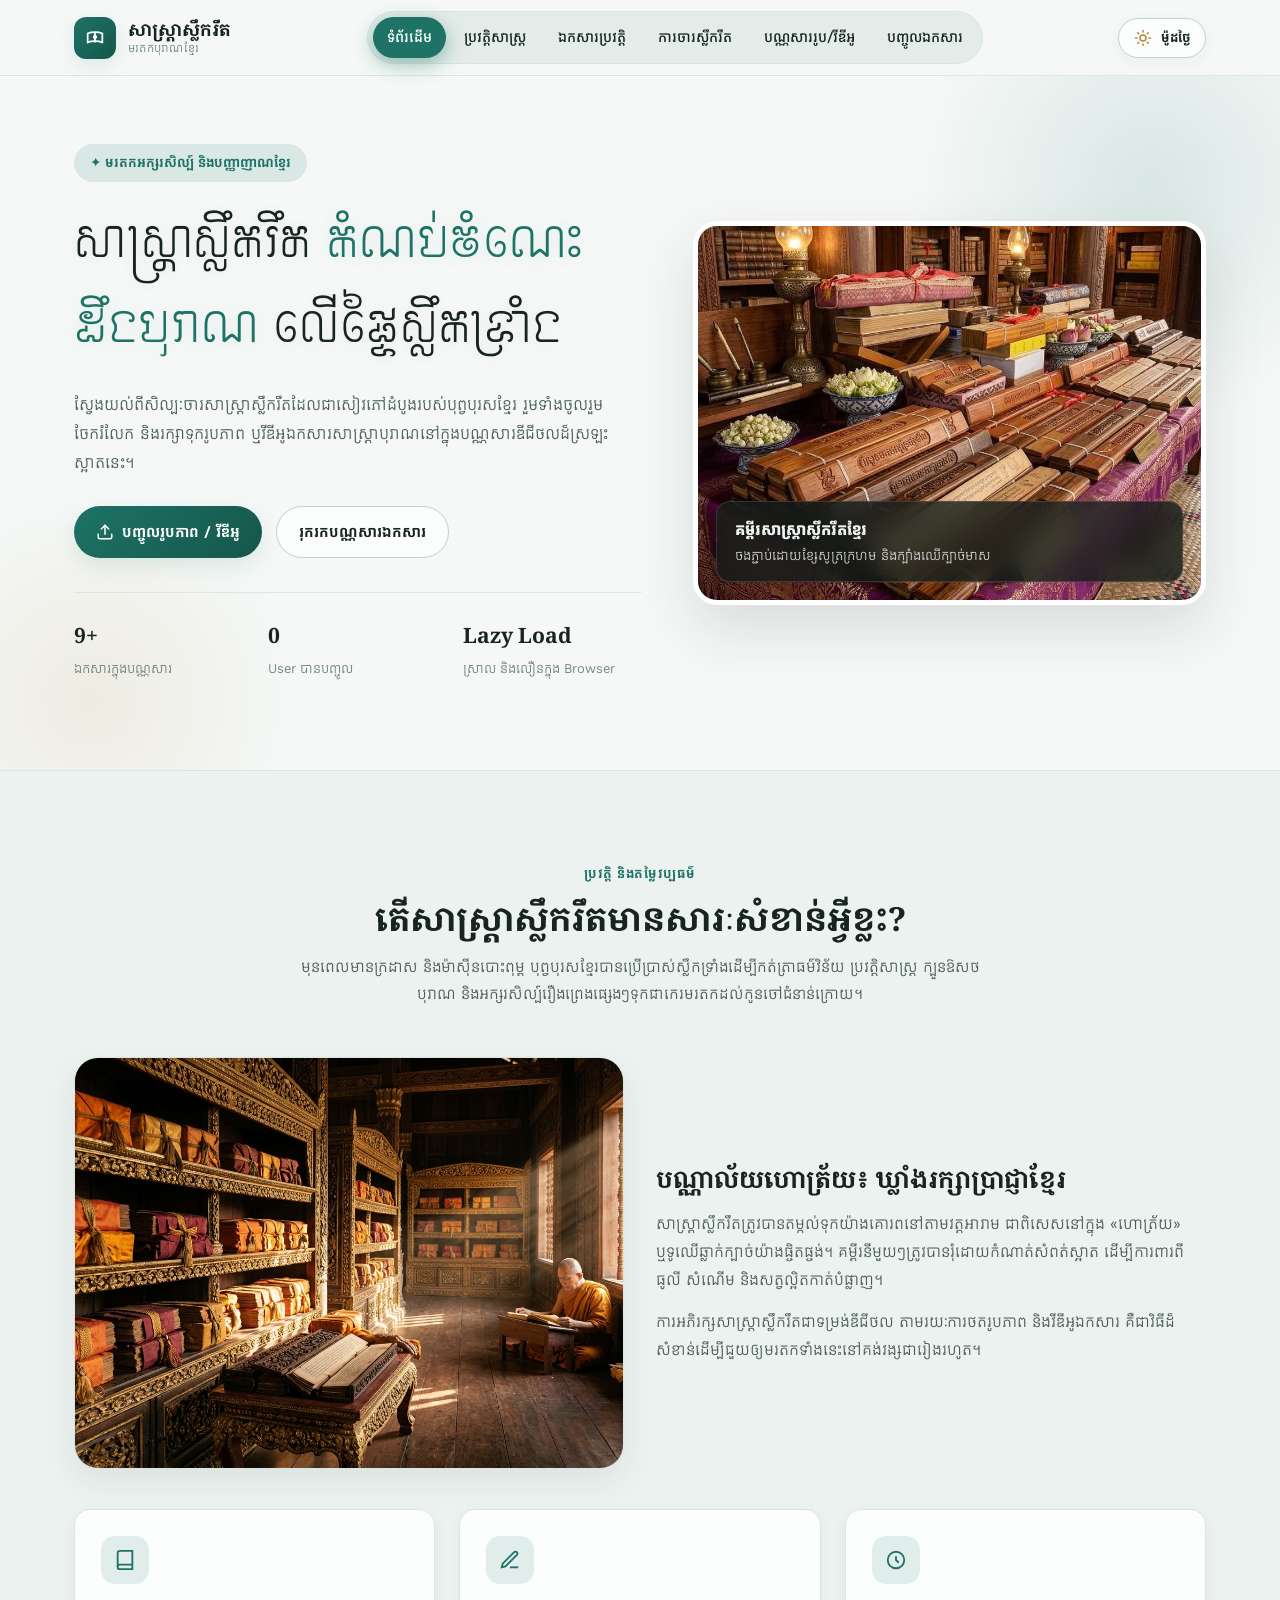
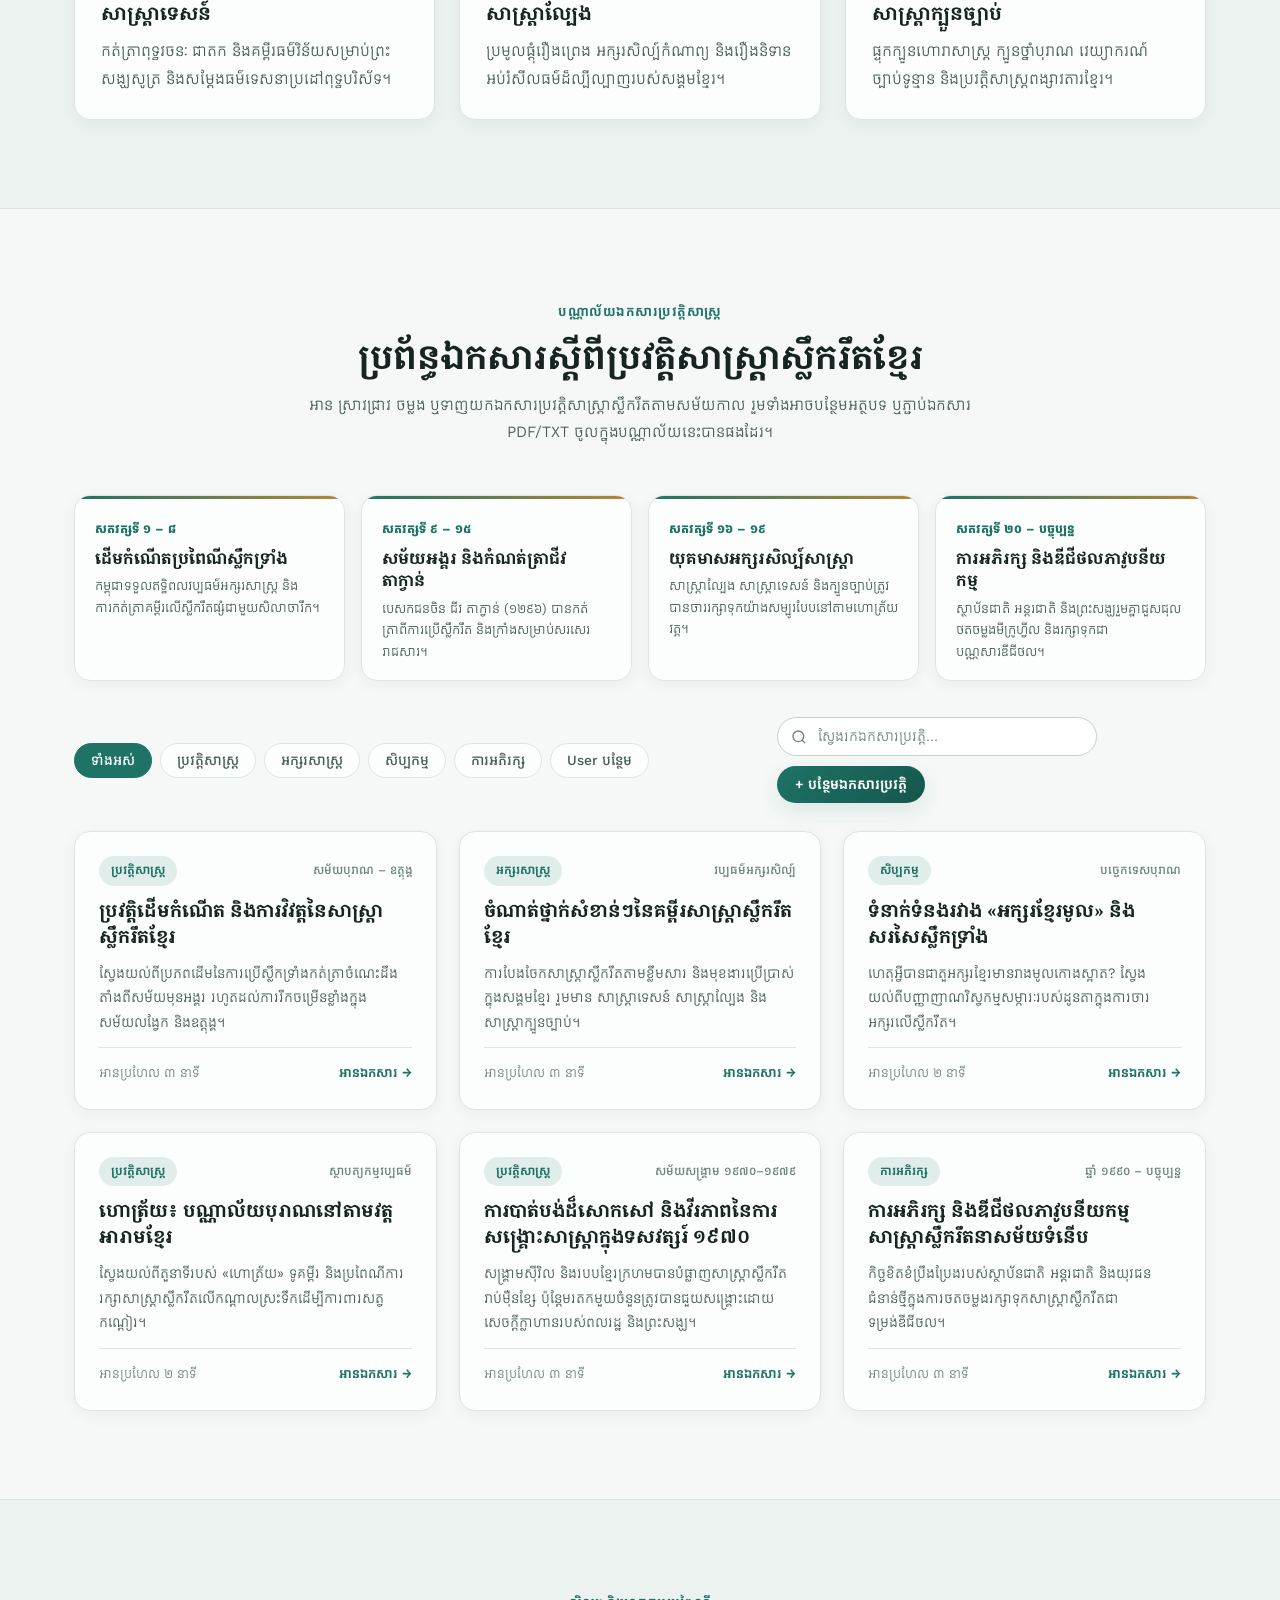
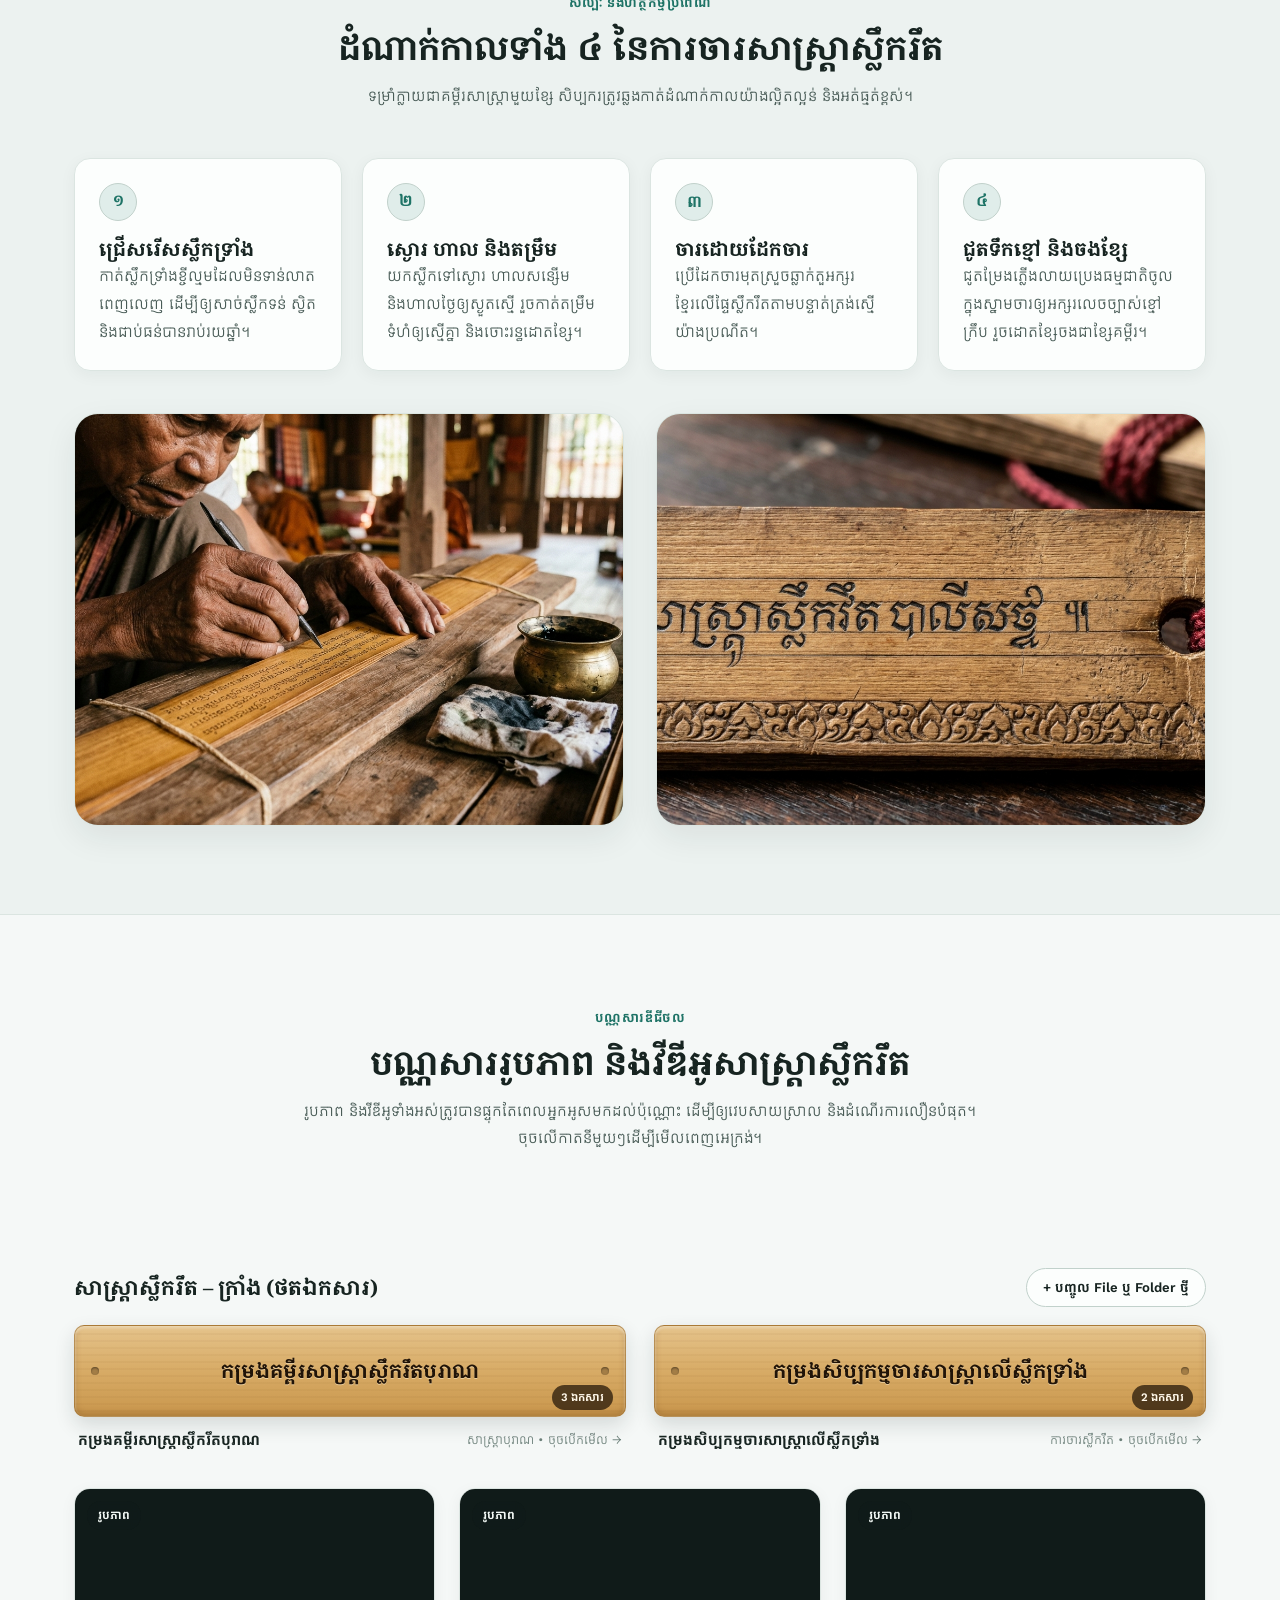
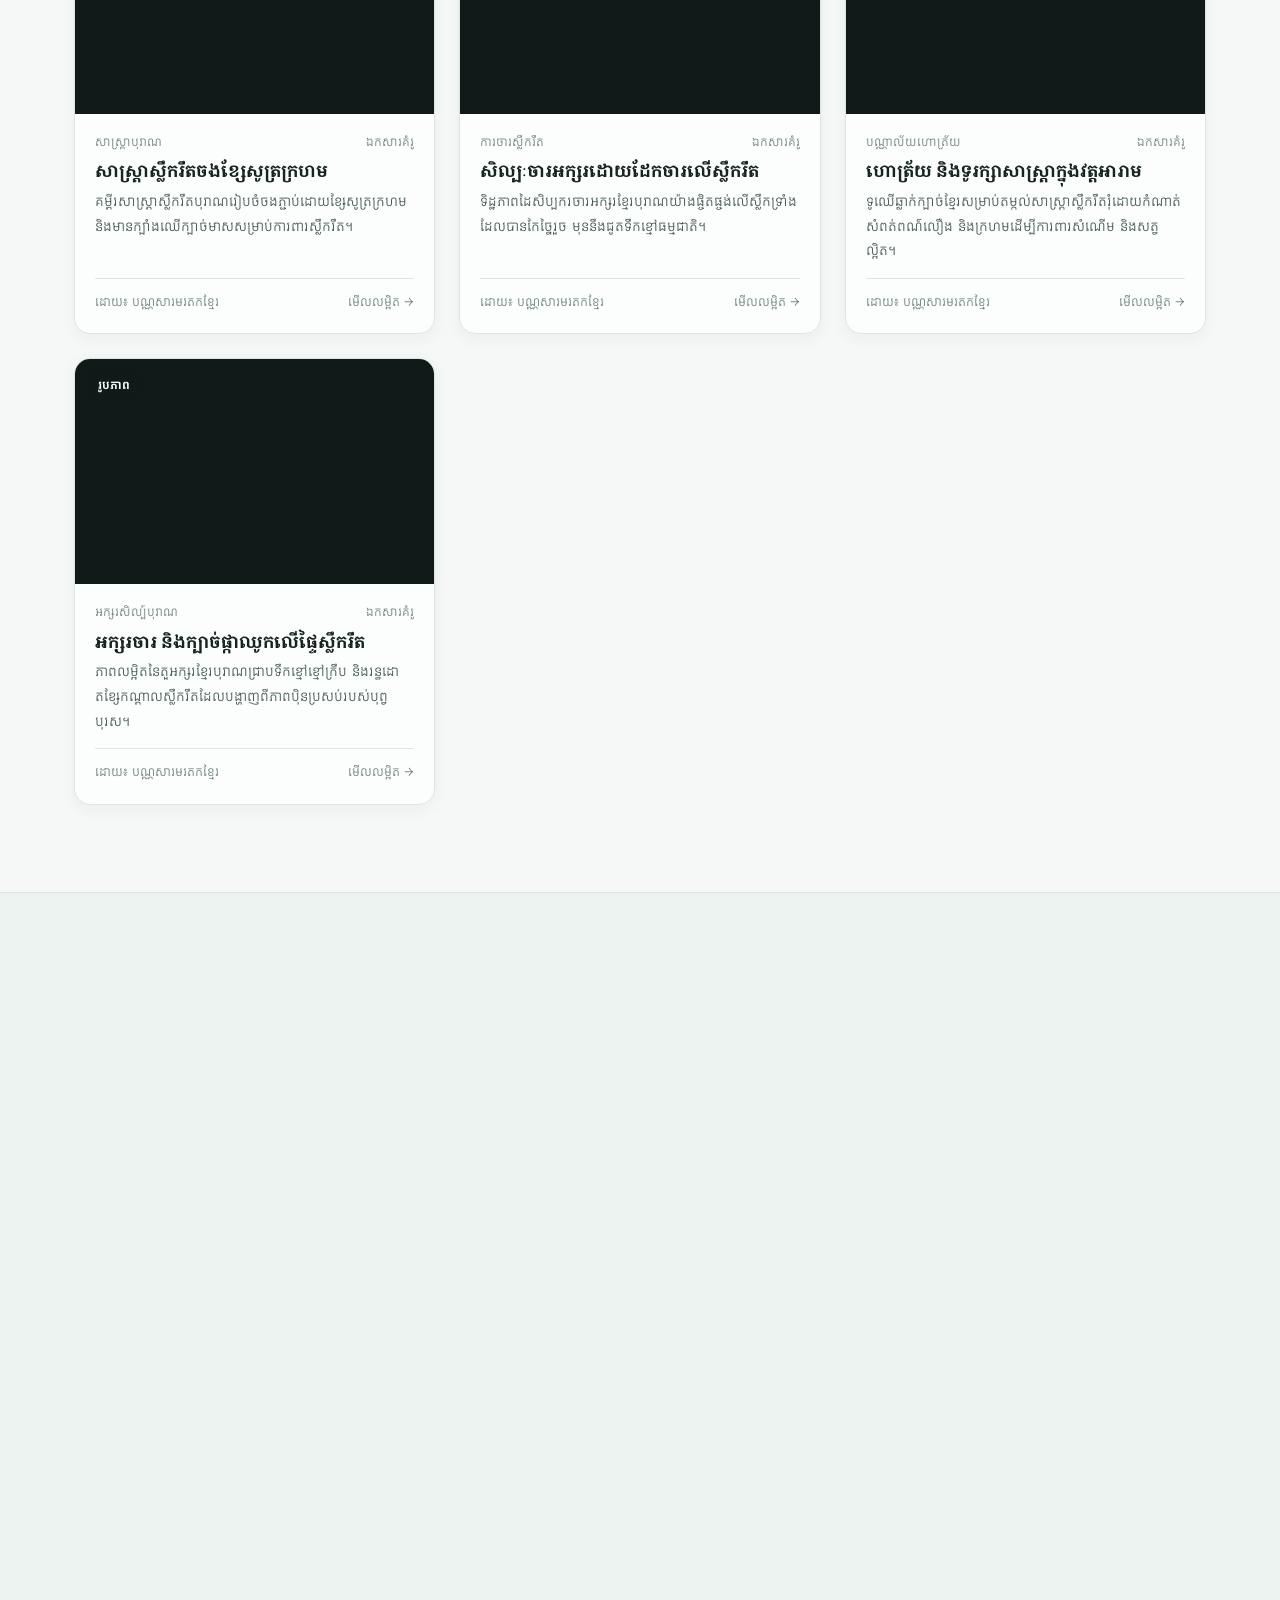
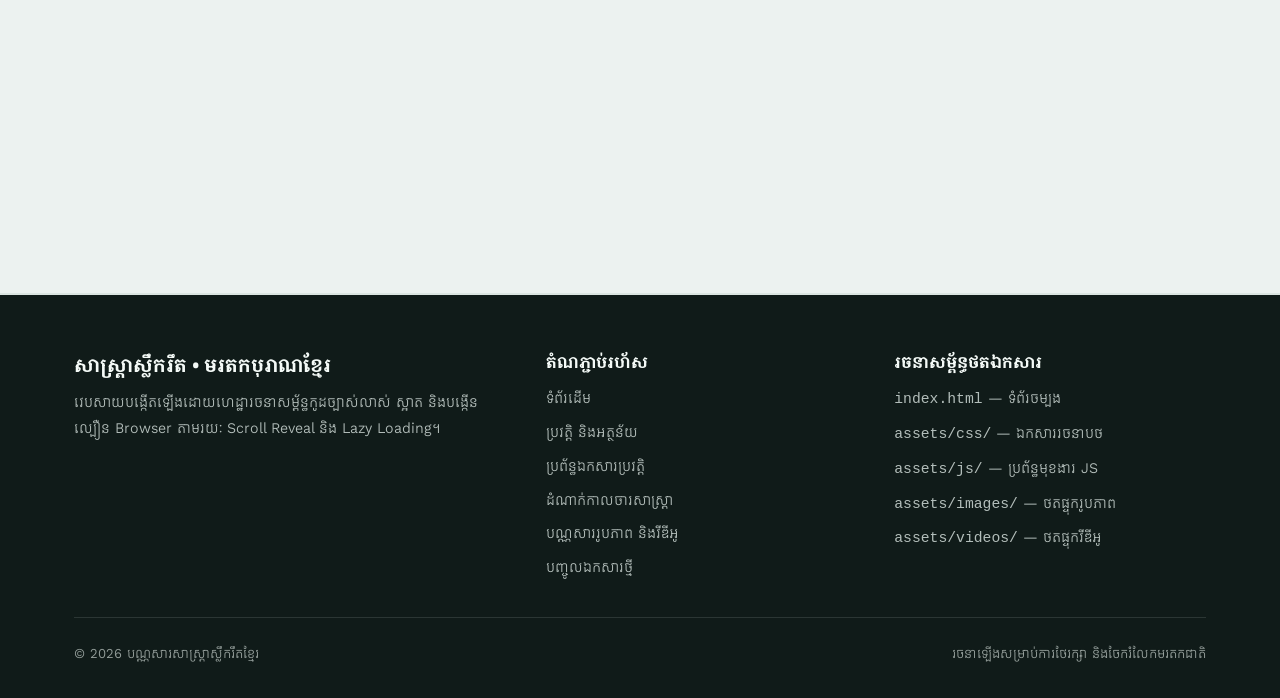
==== commit 5ffd0b82: "Add files via upload" ====
--- a/index.html.html
+++ b/index.html.html
@@ -35,6 +35,7 @@
   <link rel="stylesheet" href="assets/css/base.css" />
   <link rel="stylesheet" href="assets/css/layout.css" />
   <link rel="stylesheet" href="assets/css/components.css" />
+  <link rel="stylesheet" href="assets/css/folders.css" />
   <link rel="stylesheet" href="assets/css/documents.css" />
   <link rel="stylesheet" href="assets/css/animations.css" />
 </head>
@@ -197,7 +198,7 @@
 
         <div class="hero-visual">
           <figure class="hero-frame">
-            <img src="assets/images/hero-manuscript.jpg" alt="គម្ពីរសាស្រ្តាស្លឹករឹតបុរាណខ្មែរចងដោយខ្សែសូត្រក្រហម"
+            <img src="assets/images/vb2.jpg" alt="គម្ពីរសាស្រ្តាស្លឹករឹតបុរាណខ្មែរចងដោយខ្សែសូត្រក្រហម"
               fetchpriority="high" decoding="async" />
             <figcaption class="hero-caption-card">
               <div>
@@ -395,10 +396,11 @@
 
         <div class="gallery-toolbar reveal-item">
           <div class="filter-tabs" role="tablist" aria-label="ត្រងប្រភេទឯកសារ">
-            <button type="button" class="filter-tab is-active" data-filter="all">ទាំងអស់</button>
-            <button type="button" class="filter-tab" data-filter="image">រូបភាព</button>
-            <button type="button" class="filter-tab" data-filter="video">វីឌីអូ</button>
-            <button type="button" class="filter-tab" data-filter="user">ឯកសារ User បញ្ចូល</button>
+            <button type="button" class="filter-tab gallery-filter-tab is-active" data-filter="all">ទាំងអស់</button>
+            <button type="button" class="filter-tab gallery-filter-tab" data-filter="folder">ថតសាស្រ្តា (Folder)</button>
+            <button type="button" class="filter-tab gallery-filter-tab" data-filter="image">រូបភាព</button>
+            <button type="button" class="filter-tab gallery-filter-tab" data-filter="video">វីឌីអូ</button>
+            <button type="button" class="filter-tab gallery-filter-tab" data-filter="user">User បញ្ចូល</button>
           </div>
 
           <div class="search-box">
@@ -411,28 +413,40 @@
           </div>
         </div>
 
-        <!-- ក្រឡាបណ្ណសារត្រូវបានបង្កើតឡើងដោយ JavaScript ពេលអូសមកដល់ -->
+        <!-- ថតសាស្រ្តាស្លឹករឹត – ក្រាំង (ចុចលើសន្លឹកគម្ពីរដើម្បីបើកមើលរូបភាពទាំងអស់ខាងក្នុង) -->
+        <div id="folder-showcase" class="folder-showcase">
+          <div class="folder-showcase-header">
+            <h3 class="folder-showcase-title">សាស្រ្តាស្លឹករឹត – ក្រាំង (ថតឯកសារ)</h3>
+            <a href="#upload" class="btn btn-outline" style="padding: 7px 16px; font-size: 0.84rem;">
+              + បញ្ចូល File ឬ Folder ថ្មី
+            </a>
+          </div>
+          <div id="folder-grid" class="folder-grid" aria-live="polite"></div>
+        </div>
+
+        <!-- ក្រឡាបណ្ណសារឯកសារទោល -->
         <div id="media-grid" class="media-grid" aria-live="polite"></div>
       </div>
     </section>
 
-    <!-- ផ្នែកទី ៦: អនុញ្ញាតឲ្យ User បញ្ចូលរូបភាព និងវីឌីអូ -->
+    <!-- ផ្នែកទី ៦: អនុញ្ញាតឲ្យ User បញ្ចូលរូបភាព និងវីឌីអូ (File ឬ Folder) -->
     <section id="upload" class="section section-alt lazy-section">
       <div class="container">
         <header class="section-header reveal-item">
           <span class="section-kicker">ចូលរួមចែករំលែកមរតក</span>
-          <h2 class="section-title">បញ្ចូលរូបភាព និងវីឌីអូសាស្រ្តាស្លឹករឹត</h2>
+          <h2 class="section-title">បញ្ចូលរូបភាព និងវីឌីអូ (File ឬ Folder)</h2>
           <p class="section-subtitle">
-            អ្នកប្រើប្រាស់មានសិទ្ធិបញ្ចូលរូបភាព ឬវីឌីអូដោយផ្ទាល់។ ឯកសារដែលបានបញ្ចូលនឹងរក្សាទុកក្នុង Browser (IndexedDB)
-            ហើយបង្ហាញភ្លាមៗនៅក្នុងបណ្ណសារខាងលើ។
+            អាចបញ្ចូលជា File ទោល, ជ្រើសច្រើន File ឬជ្រើសទាំង Folder តែម្តង! ពេលចុចបង្ហោះនឹងលោតបង្ហាញភ្លាមៗដោយរលូន
+            មិនចាំបាច់អង្គុយចាំឡើយ។
           </p>
         </header>
 
         <div class="upload-shell reveal-item">
           <div>
             <div id="upload-dropzone" class="dropzone" role="button" tabindex="0"
-              aria-label="ជ្រើសរើស ឬអូសទម្លាក់រូបភាព និងវីឌីអូ">
-              <input id="media-file-input" type="file" accept="image/*,video/*" hidden />
+              aria-label="ជ្រើសរើស ឬអូសទម្លាក់ File ឬ Folder រូបភាព និងវីឌីអូ">
+              <input id="media-file-input" type="file" accept="image/*,video/*" multiple hidden />
+              <input id="media-folder-input" type="file" webkitdirectory directory multiple hidden />
               <div class="dropzone-icon" aria-hidden="true">
                 <svg width="28" height="28" viewBox="0 0 24 24" fill="none" stroke="currentColor" stroke-width="2"
                   stroke-linecap="round" stroke-linejoin="round">
@@ -441,21 +455,54 @@
                   <line x1="12" y1="3" x2="12" y2="15"></line>
                 </svg>
               </div>
-              <h3 style="font-size: 1.12rem;">ចុចជ្រើសរើស ឬអូសឯកសារទម្លាក់ទីនេះ</h3>
-              <p id="upload-file-status" style="font-size: 0.88rem;">
-                គាំទ្ររូបភាព (JPG, PNG, WEBP) និងវីឌីអូ (MP4, WEBM)
+              <h3 style="font-size: 1.1rem;">អូស File ឬ Folder ទម្លាក់ទីនេះ ឬចុចប៊ូតុងខាងក្រោម</h3>
+              <p id="upload-file-status" style="font-size: 0.86rem;">
+                គាំទ្រជ្រើស File ទោល, ច្រើន File ឬជ្រើសទាំង Folder (រូបភាព &amp; វីឌីអូ)
               </p>
+
+              <div class="upload-picker-actions">
+                <button id="pick-files-btn" type="button" class="picker-chip-btn">
+                  📄 ជ្រើស File (១ ឬច្រើន)
+                </button>
+                <button id="pick-folder-btn" type="button" class="picker-chip-btn is-accent">
+                  📁 ជ្រើសទាំង Folder
+                </button>
+              </div>
+
               <div id="upload-preview" class="dropzone-preview" hidden></div>
             </div>
           </div>
 
           <form id="media-upload-form" class="upload-form">
-            <span id="storage-mode-pill" class="storage-mode-pill">● រក្សាទុកស្វ័យប្រវត្តិ (មិនបាត់ពេល Refresh)</span>
+            <span id="storage-mode-pill" class="storage-mode-pill">⚡ បង្ហាញភ្លាមៗ មិនចាំបាច់អង្គុយចាំ (គាំទ្រ File &amp; Folder)</span>
+
+            <!-- កាតជំនួយរៀបចំ Supabase Cloud (បង្ហាញតែពេលមិនទាន់ Run SQL ក្នុង Supabase) -->
+            <div id="cloud-helper-card" class="cloud-helper-card" hidden>
+              <div class="cloud-helper-header">
+                <span>⚙️</span> <span>តម្រូវឲ្យ Run កូដក្នុង Supabase ១ ជំហាន</span>
+              </div>
+              <p>
+                ដើម្បីឲ្យអ្នកដទៃ (កុំព្យូទ័រ និងទូរស័ព្ទផ្សេង) អាចមើលឃើញរូបភាពដែលអ្នកបានបញ្ចូលរួមគ្នា សូមចម្លងកូដ SQL ទៅ Run ក្នុង Supabase៖
+              </p>
+              <ol class="cloud-helper-steps">
+                <li>ចុចប៊ូតុង <strong>«ចម្លងកូដ SQL (Copy)»</strong> ខាងក្រោម</li>
+                <li>ចុចប៊ូតុង <strong>«បើក Supabase SQL Editor»</strong></li>
+                <li>បិទភ្ជាប់ (Paste) កូដចូលក្នុងប្រអប់ រួចចុច <strong>Run</strong> ជាការស្រេច!</li>
+              </ol>
+              <div class="cloud-helper-actions">
+                <button id="copy-sql-setup-btn" type="button" class="btn btn-primary" style="padding: 7px 14px; font-size: 0.84rem;">
+                  📋 ចម្លងកូដ SQL (Copy)
+                </button>
+                <a id="open-sql-editor-link" href="https://supabase.com/dashboard/project/lktvuvgwciwltjixbmxt/sql/new" target="_blank" rel="noopener" class="btn btn-outline" style="padding: 7px 14px; font-size: 0.84rem;">
+                  🔗 បើក Supabase SQL Editor ↗
+                </a>
+              </div>
+            </div>
 
             <div class="form-group">
-              <label for="media-title-input">ចំណងជើងឯកសារ *</label>
+              <label for="media-title-input">ចំណងជើងគម្ពីរ / ថតឯកសារ *</label>
               <input id="media-title-input" class="form-control" type="text"
-                placeholder="ឧ. សាស្រ្តាស្លឹករឹតវត្តបុរាណខេត្តសៀមរាប" required />
+                placeholder="ឧ. ល្បើកព្រះត្រៃលក្ខណ៍ ឬ សាស្រ្តាស្លឹករឹតវត្តបុរាណ" required />
             </div>
 
             <div class="form-group">
@@ -469,6 +516,14 @@
               </select>
             </div>
 
+            <div id="cover-style-group" class="form-group" hidden>
+              <label for="folder-cover-style">រូបរាងគម្របថតសាស្រ្តា</label>
+              <select id="folder-cover-style" class="form-control">
+                <option value="plank">សន្លឹកឈើសាស្រ្តាបុរាណ (ដូចគម្ពីរក្រាំង)</option>
+                <option value="photo">ប្រើរូបភាពដំបូងក្នុងថតជាផ្ទៃគម្រប</option>
+              </select>
+            </div>
+
             <div class="form-group">
               <label for="media-author-input">ឈ្មោះអ្នកបញ្ចូល</label>
               <input id="media-author-input" class="form-control" type="text"
@@ -477,12 +532,12 @@
 
             <div class="form-group">
               <label for="media-desc-input">ពិពណ៌នាសង្ខេប</label>
-              <textarea id="media-desc-input" class="form-control" rows="3"
-                placeholder="សរសេរព័ត៌មានខ្លីៗអំពីរូបភាព ឬវីឌីអូនេះ..."></textarea>
+              <textarea id="media-desc-input" class="form-control" rows="2"
+                placeholder="សរសេរព័ត៌មានខ្លីៗអំពីឯកសារ ឬថតសាស្រ្តានេះ..."></textarea>
             </div>
 
             <button id="upload-submit-btn" type="submit" class="btn btn-primary" style="width: 100%;">
-              រក្សាទុក និងបង្ហោះចូលបណ្ណសារ
+              ⚡ បញ្ចូល និងបង្ហាញភ្លាមៗ
             </button>
           </form>
         </div>
@@ -533,7 +588,28 @@
     </div>
   </footer>
 
-  <!-- Lightbox Modal សម្រាប់មើលរូបភាព និងវីឌីអូពេញអេក្រង់ -->
+  <!-- ផ្ទាំងបើកមើលឯកសារទាំងអស់ក្នុងថតសាស្រ្តា (Folder Viewer Modal) -->
+  <div id="folder-modal" class="folder-modal" role="dialog" aria-modal="true" aria-hidden="true">
+    <div class="folder-modal-dialog">
+      <div class="folder-modal-header">
+        <div class="folder-modal-title-wrap">
+          <h3 id="folder-modal-title"></h3>
+          <p id="folder-modal-sub"></p>
+        </div>
+        <div class="folder-modal-actions">
+          <input id="folder-add-more-input" type="file" accept="image/*,video/*" multiple hidden />
+          <button id="folder-modal-add-more" type="button" class="reader-tool-btn" hidden>+ បន្ថែមរូបចូលថត</button>
+          <button id="folder-modal-delete" type="button" class="btn btn-danger-soft" hidden>លុបថតនេះ</button>
+          <button id="folder-modal-close" type="button" class="reader-tool-btn" aria-label="បិទថតឯកសារ">បិទ ✕</button>
+        </div>
+      </div>
+      <div class="folder-modal-body">
+        <div id="folder-pages-grid" class="folder-pages-grid"></div>
+      </div>
+    </div>
+  </div>
+
+  <!-- Lightbox Modal សម្រាប់មើលរូបភាព និងវីឌីអូពេញអេក្រង់ + ប្តូរទំព័រមុន/ក្រោយ -->
   <div id="lightbox" class="lightbox" role="dialog" aria-modal="true" aria-hidden="true">
     <button id="lightbox-close" class="lightbox-close" type="button" aria-label="បិទផ្ទាំងមើល">✕</button>
     <div class="lightbox-dialog">
@@ -543,6 +619,10 @@
           <h3 id="lightbox-title" style="margin-bottom: 6px;"></h3>
           <p id="lightbox-desc" style="margin-bottom: 8px;"></p>
           <small id="lightbox-meta" style="color: var(--text-muted);"></small>
+        </div>
+        <div id="lightbox-nav-bar" class="lightbox-nav-bar" hidden>
+          <button id="lightbox-prev" type="button" class="lightbox-nav-btn">← ទំព័រមុន</button>
+          <button id="lightbox-next" type="button" class="lightbox-nav-btn">ទំព័រក្រោយ →</button>
         </div>
       </div>
     </div>
@@ -632,16 +712,16 @@
   <button id="back-to-top" class="back-to-top" type="button" aria-label="ត្រឡប់ទៅខាងលើ">↑</button>
   <div id="toast" class="toast" role="status" aria-live="polite"></div>
 
-  <!-- ឯកសារ JavaScript រៀបចំតាមមុខងារច្បាស់លាស់ (ប្រើ defer ដើម្បីឲ្យផ្ទុកលឿន) -->
-  <script defer src="assets/js/theme-toggle.js"></script>
-  <script defer src="assets/js/cloud-config.js"></script>
-  <script defer src="assets/data/history-docs.js"></script>
-  <script defer src="assets/js/storage.js"></script>
-  <script defer src="assets/js/menu-effect.js"></script>
-  <script defer src="assets/js/scroll-reveal.js"></script>
-  <script defer src="assets/js/doc-library.js"></script>
-  <script defer src="assets/js/media-uploader.js"></script>
-  <script defer src="assets/js/main.js"></script>
+  <!-- ឯកសារ JavaScript រៀបចំតាមមុខងារច្បាស់លាស់ -->
+  <script src="assets/js/theme-toggle.js"></script>
+  <script src="assets/js/cloud-config.js"></script>
+  <script src="assets/data/history-docs.js"></script>
+  <script src="assets/js/storage.js"></script>
+  <script src="assets/js/menu-effect.js"></script>
+  <script src="assets/js/scroll-reveal.js"></script>
+  <script src="assets/js/doc-library.js"></script>
+  <script src="assets/js/media-uploader.js"></script>
+  <script src="assets/js/main.js"></script>
 </body>
 
 </html>
--- a/assets/css/base.css
+++ b/assets/css/base.css
@@ -82,10 +82,9 @@
   transition: color var(--transition-theme);
 }
 
-/* សម្រាលបន្ទុក Browser សម្រាប់ផ្នែកដែលនៅខាងក្រោម (Performance Optimization) */
+/* សម្រាលបន្ទុក Layout សម្រាប់ផ្នែកដែលនៅខាងក្រោម ដោយមិនប៉ះពាល់ដល់ IntersectionObserver */
 .lazy-section {
-  content-visibility: auto;
-  contain-intrinsic-size: 1px 640px;
+  contain: layout style;
 }
 
 /* កុងតឺន័រស្តង់ដារ */
--- a/assets/css/folders.css
+++ b/assets/css/folders.css
@@ -0,0 +1,447 @@
+/* ==========================================================================
+   folders.css — រចនាបថថតសាស្រ្តាស្លឹករឹត-ក្រាំង (Manuscript Folder Strips)
+   និងផ្ទាំងបើកមើលឯកសារទាំងអស់ក្នុងថតយ៉ាងរលូន (Ultra-Smooth 60fps)
+   ========================================================================== */
+
+/* ផ្នែកថតសាស្រ្តាស្លឹករឹត – ក្រាំង (ដូចទម្រង់គម្ពីរស្លឹករឹតបុរាណ) */
+.folder-showcase {
+  margin-bottom: 34px;
+}
+
+.folder-showcase-header {
+  display: flex;
+  flex-wrap: wrap;
+  align-items: center;
+  justify-content: space-between;
+  gap: 12px;
+  margin-bottom: 18px;
+}
+
+.folder-showcase-title {
+  font-family: var(--font-serif);
+  font-size: 1.28rem;
+  color: var(--text-primary);
+  display: inline-flex;
+  align-items: center;
+  gap: 10px;
+}
+
+.folder-grid {
+  display: grid;
+  grid-template-columns: repeat(2, minmax(0, 1fr));
+  gap: 24px 28px;
+}
+
+/* កាតថតសាស្រ្តាស្លឹករឹត (សន្លឹកឈើ/ស្លឹករឹតបុរាណមានអក្សរចំណងជើងនៅកណ្តាល) */
+.manuscript-folder-card {
+  display: flex;
+  flex-direction: column;
+  gap: 10px;
+  cursor: pointer;
+  outline: none;
+  transition: transform 0.26s var(--ease-smooth);
+}
+
+.manuscript-folder-card:hover,
+.manuscript-folder-card:focus-visible {
+  transform: translateY(-4px);
+}
+
+.manuscript-plank {
+  position: relative;
+  min-height: 92px;
+  border-radius: 10px;
+  padding: 18px 26px;
+  display: flex;
+  align-items: center;
+  justify-content: center;
+  text-align: center;
+  overflow: hidden;
+  /* ផ្ទៃឈើសាស្រ្តាបុរាណស្រទន់ មានសរសៃឈើធម្មជាតិ */
+  background:
+    repeating-linear-gradient(
+      180deg,
+      rgba(120, 74, 24, 0.05) 0px,
+      rgba(120, 74, 24, 0.05) 2px,
+      transparent 2px,
+      transparent 7px
+    ),
+    linear-gradient(180deg, #e5c38b 0%, #d8ac67 48%, #c9964c 100%);
+  border: 1px solid rgba(118, 76, 26, 0.38);
+  box-shadow:
+    inset 0 2px 3px rgba(255, 246, 224, 0.55),
+    inset 0 -3px 6px rgba(92, 54, 15, 0.28),
+    0 8px 20px rgba(23, 36, 33, 0.14);
+  transition: box-shadow 0.26s var(--ease-smooth), filter 0.26s ease;
+}
+
+[data-theme='dark'] .manuscript-plank {
+  background:
+    repeating-linear-gradient(
+      180deg,
+      rgba(66, 39, 12, 0.1) 0px,
+      rgba(66, 39, 12, 0.1) 2px,
+      transparent 2px,
+      transparent 7px
+    ),
+    linear-gradient(180deg, #caa368 0%, #b78a4a 50%, #9f7235 100%);
+  border-color: rgba(235, 198, 134, 0.35);
+  box-shadow:
+    inset 0 1px 2px rgba(255, 244, 214, 0.35),
+    inset 0 -3px 8px rgba(42, 23, 6, 0.45),
+    0 10px 26px rgba(0, 0, 0, 0.42);
+}
+
+.manuscript-folder-card:hover .manuscript-plank {
+  box-shadow:
+    inset 0 2px 3px rgba(255, 246, 224, 0.65),
+    inset 0 -3px 6px rgba(92, 54, 15, 0.3),
+    0 14px 30px rgba(30, 115, 102, 0.22);
+  filter: brightness(1.03);
+}
+
+/* រន្ធដោតខ្សែសាស្រ្តាសងខាងតូចៗឲ្យដូចសាស្រ្តាពិត */
+.manuscript-plank::before,
+.manuscript-plank::after {
+  content: '';
+  position: absolute;
+  top: 50%;
+  transform: translateY(-50%);
+  width: 8px;
+  height: 8px;
+  border-radius: 50%;
+  background: rgba(68, 41, 14, 0.35);
+  box-shadow: inset 0 1px 2px rgba(0, 0, 0, 0.45);
+}
+
+.manuscript-plank::before {
+  left: 16px;
+}
+
+.manuscript-plank::after {
+  right: 16px;
+}
+
+/* ករណីជ្រើសប្រើរូបភាពដំបូងធ្វើជាគម្របថត */
+.manuscript-plank.has-cover-img {
+  background: #141c1a;
+  min-height: 118px;
+}
+
+.manuscript-plank-bg {
+  position: absolute;
+  inset: 0;
+  width: 100%;
+  height: 100%;
+  object-fit: cover;
+  opacity: 0.48;
+  transition: transform 0.45s var(--ease-smooth), opacity 0.3s ease;
+}
+
+.manuscript-folder-card:hover .manuscript-plank-bg {
+  transform: scale(1.04);
+  opacity: 0.58;
+}
+
+.manuscript-plank-title {
+  position: relative;
+  z-index: 1;
+  font-family: var(--font-serif);
+  font-size: clamp(1.02rem, 1.55vw, 1.24rem);
+  font-weight: 700;
+  color: #211408;
+  text-shadow: 0 1px 0 rgba(255, 245, 220, 0.48);
+  padding: 0 14px;
+  line-height: 1.45;
+}
+
+.manuscript-plank.has-cover-img .manuscript-plank-title {
+  color: #ffffff;
+  text-shadow: 0 2px 10px rgba(0, 0, 0, 0.72);
+}
+
+.manuscript-plank-count {
+  position: absolute;
+  bottom: 7px;
+  right: 12px;
+  z-index: 1;
+  font-size: 0.72rem;
+  font-weight: 600;
+  padding: 2px 9px;
+  border-radius: var(--radius-pill);
+  background: rgba(33, 20, 8, 0.72);
+  color: #fff8ea;
+  backdrop-filter: blur(4px);
+}
+
+.manuscript-folder-meta {
+  display: flex;
+  align-items: center;
+  justify-content: space-between;
+  gap: 10px;
+  padding: 0 4px;
+}
+
+.manuscript-folder-caption {
+  font-size: 0.96rem;
+  font-weight: 600;
+  color: var(--text-primary);
+}
+
+.manuscript-folder-sub {
+  font-size: 0.8rem;
+  color: var(--text-muted);
+}
+
+/* ប៊ូតុងជ្រើស File ឬ Folder ក្នុង Dropzone */
+.upload-picker-actions {
+  display: flex;
+  flex-wrap: wrap;
+  align-items: center;
+  justify-content: center;
+  gap: 10px;
+  margin-top: 6px;
+}
+
+.picker-chip-btn {
+  display: inline-flex;
+  align-items: center;
+  gap: 7px;
+  padding: 9px 16px;
+  border-radius: var(--radius-pill);
+  font-size: 0.86rem;
+  font-weight: 600;
+  background: var(--bg-card);
+  color: var(--text-primary);
+  border: 1px solid var(--border-medium);
+  box-shadow: var(--shadow-sm);
+  transition: all 0.2s var(--ease-smooth);
+}
+
+.picker-chip-btn:hover {
+  border-color: var(--accent-primary);
+  color: var(--accent-primary);
+  transform: translateY(-1px);
+}
+
+.picker-chip-btn.is-accent {
+  background: var(--accent-primary);
+  border-color: var(--accent-primary);
+  color: #ffffff;
+}
+
+.picker-chip-btn.is-accent:hover {
+  filter: brightness(1.06);
+  color: #ffffff;
+}
+
+/* រូបភាពមើលជាមុនច្រើនសន្លឹកក្នុង Dropzone */
+.preview-strip {
+  display: grid;
+  grid-template-columns: repeat(auto-fill, minmax(76px, 1fr));
+  gap: 8px;
+  width: 100%;
+  padding: 10px;
+  background: var(--bg-section-alt);
+  border-radius: 12px;
+  max-height: 196px;
+  overflow-y: auto;
+}
+
+.preview-thumb-cell {
+  position: relative;
+  aspect-ratio: 4 / 3;
+  border-radius: 8px;
+  overflow: hidden;
+  background: var(--bg-dark);
+  border: 1px solid var(--border-light);
+}
+
+.preview-thumb-cell img,
+.preview-thumb-cell video {
+  width: 100%;
+  height: 100%;
+  object-fit: cover;
+}
+
+.preview-thumb-index {
+  position: absolute;
+  bottom: 4px;
+  left: 4px;
+  font-size: 0.68rem;
+  font-weight: 700;
+  padding: 1px 6px;
+  border-radius: 6px;
+  background: rgba(10, 16, 15, 0.78);
+  color: #ffffff;
+}
+
+/* ផ្ទាំងបើកមើលរូបភាពទាំងអស់ក្នុង Folder (Folder Viewer Modal) */
+.folder-modal {
+  position: fixed;
+  inset: 0;
+  z-index: 1480;
+  background: var(--bg-lightbox);
+  backdrop-filter: blur(10px);
+  -webkit-backdrop-filter: blur(10px);
+  display: grid;
+  place-items: center;
+  padding: 18px;
+  opacity: 0;
+  visibility: hidden;
+  transition: opacity 0.22s ease, visibility 0.22s ease;
+}
+
+.folder-modal.is-open {
+  opacity: 1;
+  visibility: visible;
+}
+
+.folder-modal-dialog {
+  width: 100%;
+  max-width: 1080px;
+  max-height: 92vh;
+  background: var(--bg-card);
+  border: 1px solid var(--border-medium);
+  border-radius: var(--radius-lg);
+  box-shadow: var(--shadow-lg);
+  display: flex;
+  flex-direction: column;
+  overflow: hidden;
+  transform: translateY(14px) scale(0.985);
+  transition: transform 0.26s var(--ease-smooth);
+}
+
+.folder-modal.is-open .folder-modal-dialog {
+  transform: translateY(0) scale(1);
+}
+
+.folder-modal-header {
+  display: flex;
+  flex-wrap: wrap;
+  align-items: center;
+  justify-content: space-between;
+  gap: 12px;
+  padding: 18px 24px;
+  background: var(--bg-section-alt);
+  border-bottom: 1px solid var(--border-light);
+}
+
+.folder-modal-title-wrap h3 {
+  font-size: 1.24rem;
+  margin-bottom: 2px;
+}
+
+.folder-modal-title-wrap p {
+  font-size: 0.84rem;
+  color: var(--text-muted);
+}
+
+.folder-modal-actions {
+  display: inline-flex;
+  flex-wrap: wrap;
+  align-items: center;
+  gap: 8px;
+}
+
+.folder-modal-body {
+  padding: 22px 24px 26px;
+  overflow-y: auto;
+  flex: 1;
+}
+
+.folder-pages-grid {
+  display: grid;
+  grid-template-columns: repeat(auto-fill, minmax(210px, 1fr));
+  gap: 16px;
+}
+
+.folder-page-card {
+  background: var(--bg-section-alt);
+  border: 1px solid var(--border-light);
+  border-radius: 12px;
+  overflow: hidden;
+  cursor: pointer;
+  transition: transform 0.2s var(--ease-smooth), border-color 0.2s ease;
+}
+
+.folder-page-card:hover {
+  transform: translateY(-3px);
+  border-color: var(--accent-primary);
+}
+
+.folder-page-thumb {
+  position: relative;
+  aspect-ratio: 4 / 3;
+  background: var(--bg-dark);
+  overflow: hidden;
+}
+
+.folder-page-thumb img,
+.folder-page-thumb video {
+  width: 100%;
+  height: 100%;
+  object-fit: cover;
+}
+
+.folder-page-label {
+  padding: 10px 12px;
+  display: flex;
+  align-items: center;
+  justify-content: space-between;
+  gap: 8px;
+  font-size: 0.82rem;
+  color: var(--text-primary);
+}
+
+.folder-page-name {
+  white-space: nowrap;
+  overflow: hidden;
+  text-overflow: ellipsis;
+}
+
+/* ប៊ូតុងទំព័រមុន/ក្រោយ ក្នុងផ្ទាំង Lightbox */
+.lightbox-nav-bar {
+  display: flex;
+  align-items: center;
+  gap: 8px;
+}
+
+.lightbox-nav-btn {
+  padding: 7px 14px;
+  border-radius: var(--radius-pill);
+  border: 1px solid var(--border-medium);
+  background: var(--bg-section-alt);
+  color: var(--text-primary);
+  font-size: 0.84rem;
+  font-weight: 600;
+  transition: all 0.2s ease;
+}
+
+.lightbox-nav-btn:hover:not(:disabled) {
+  border-color: var(--accent-primary);
+  color: var(--accent-primary);
+}
+
+.lightbox-nav-btn:disabled {
+  opacity: 0.4;
+  cursor: not-allowed;
+}
+
+@media (max-width: 780px) {
+  .folder-grid {
+    grid-template-columns: 1fr;
+    gap: 18px;
+  }
+
+  .folder-pages-grid {
+    grid-template-columns: repeat(auto-fill, minmax(150px, 1fr));
+    gap: 12px;
+  }
+
+  .folder-modal-header,
+  .folder-modal-body {
+    padding: 14px 16px;
+  }
+}
+
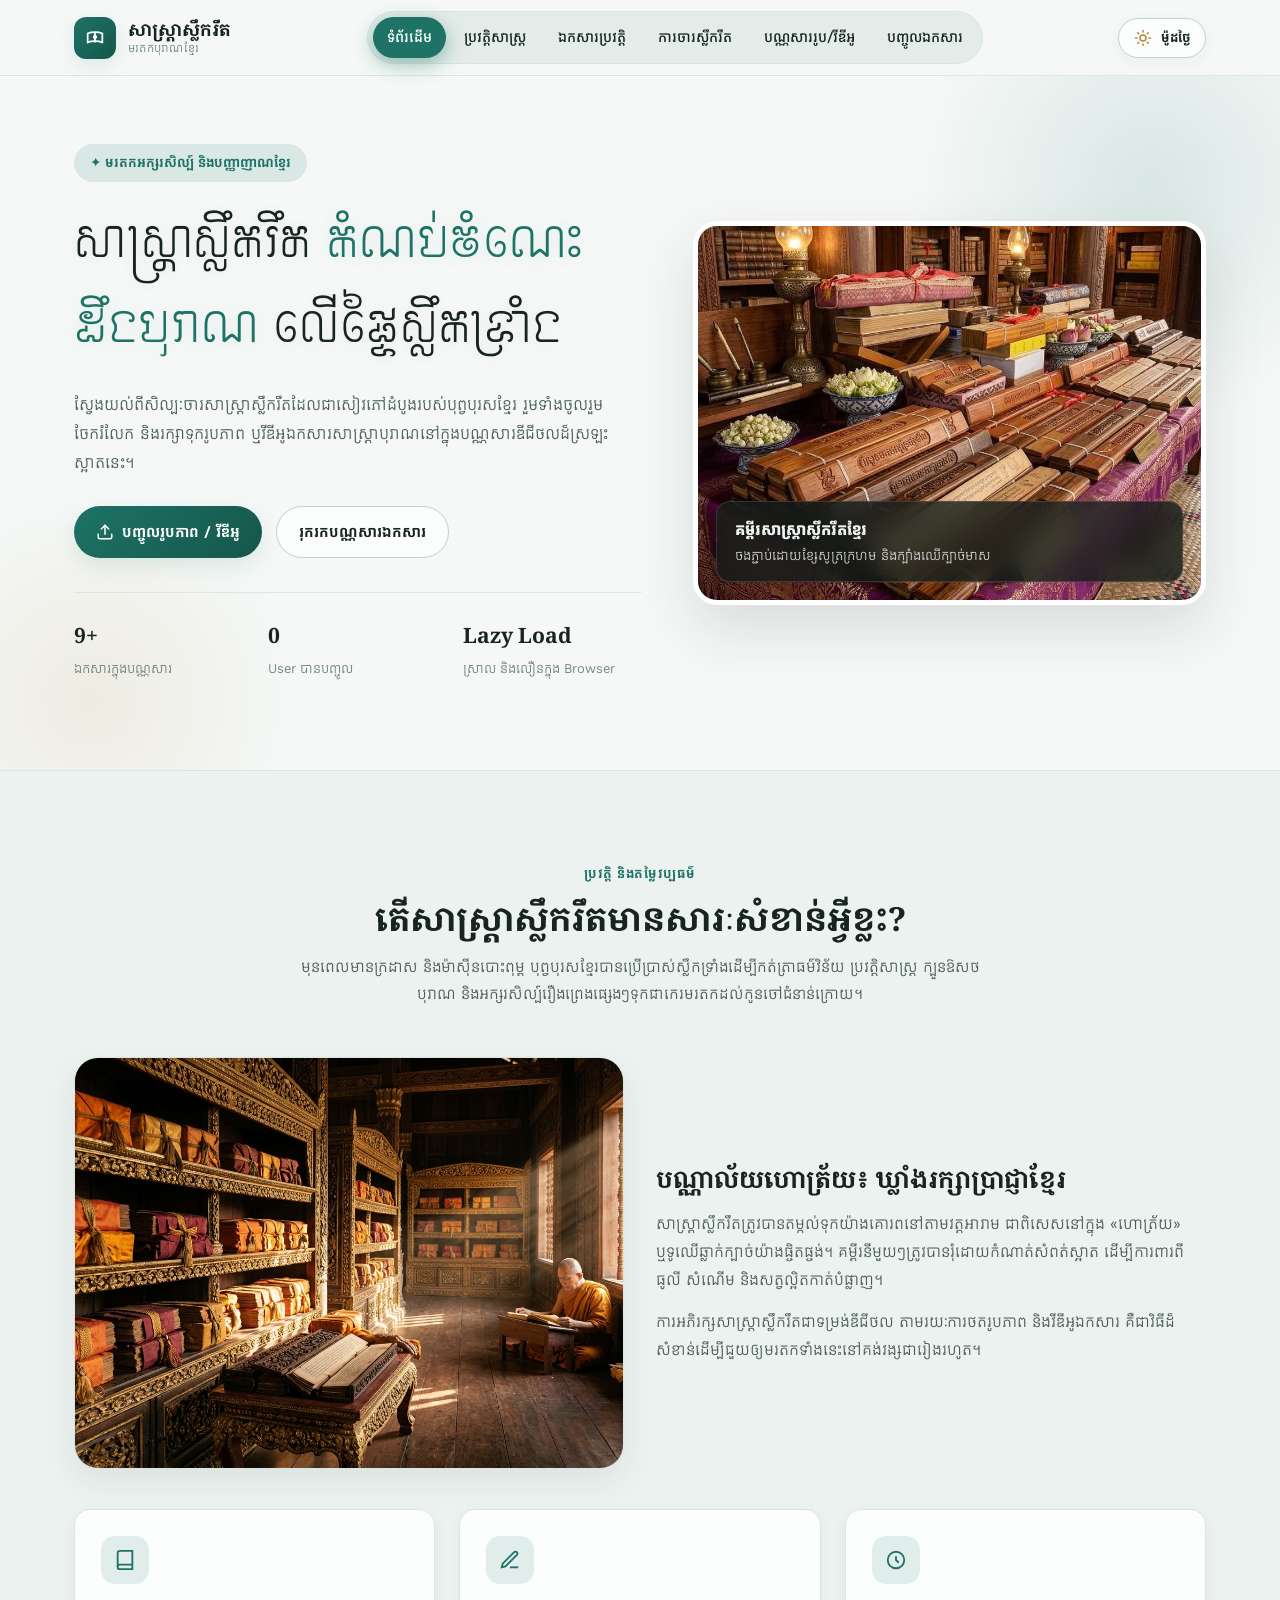
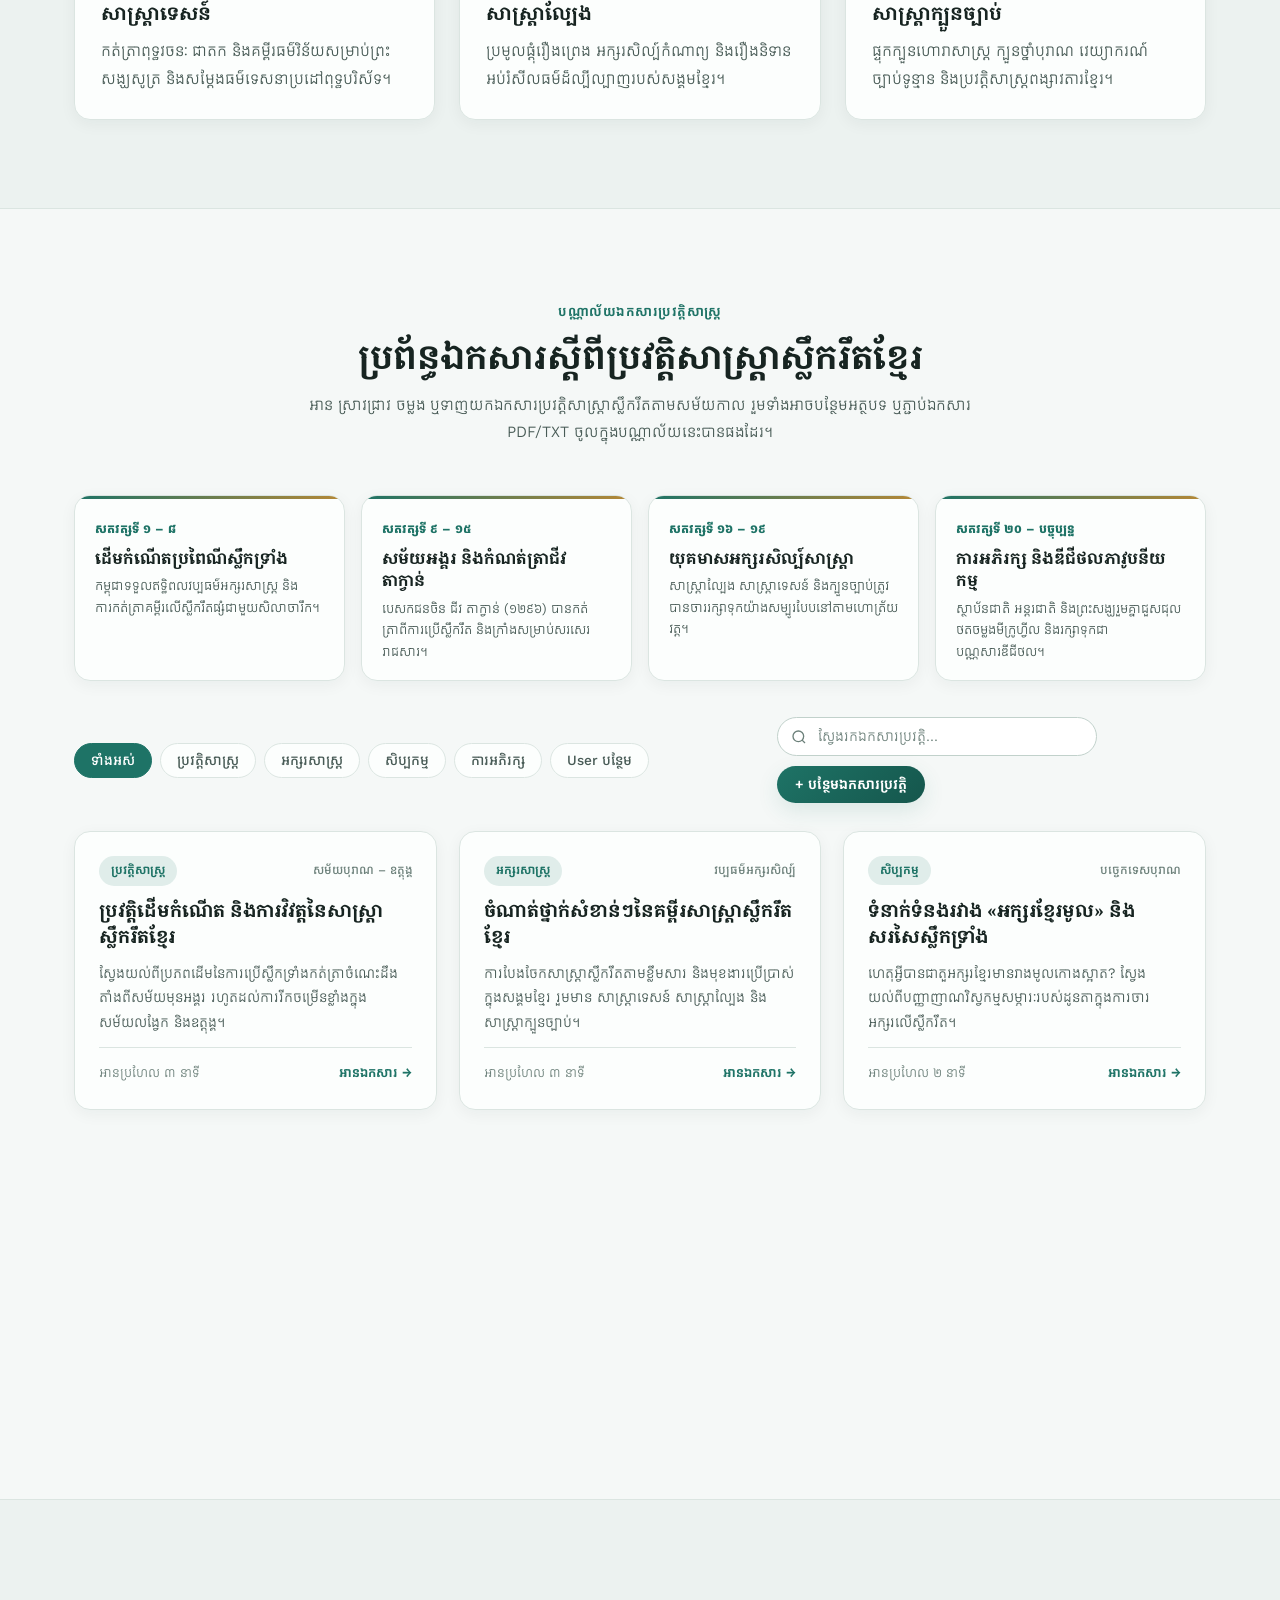
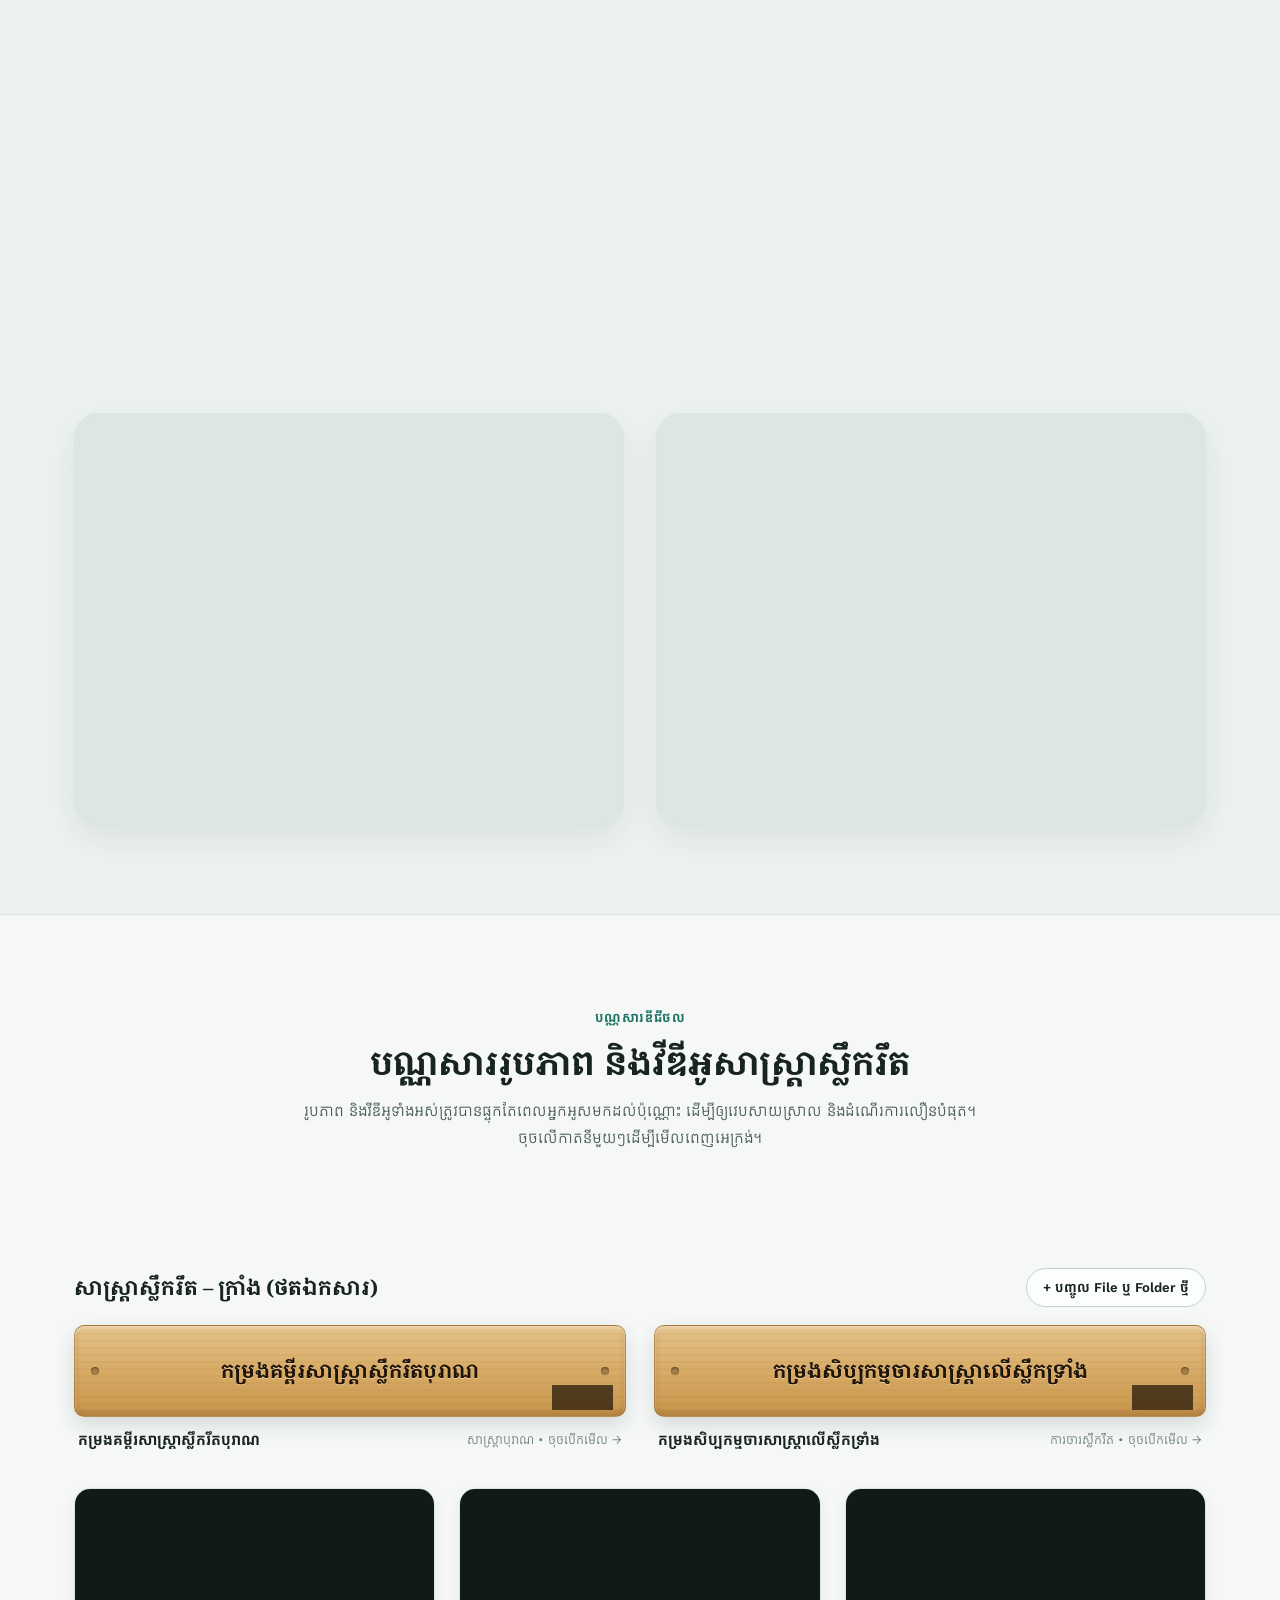
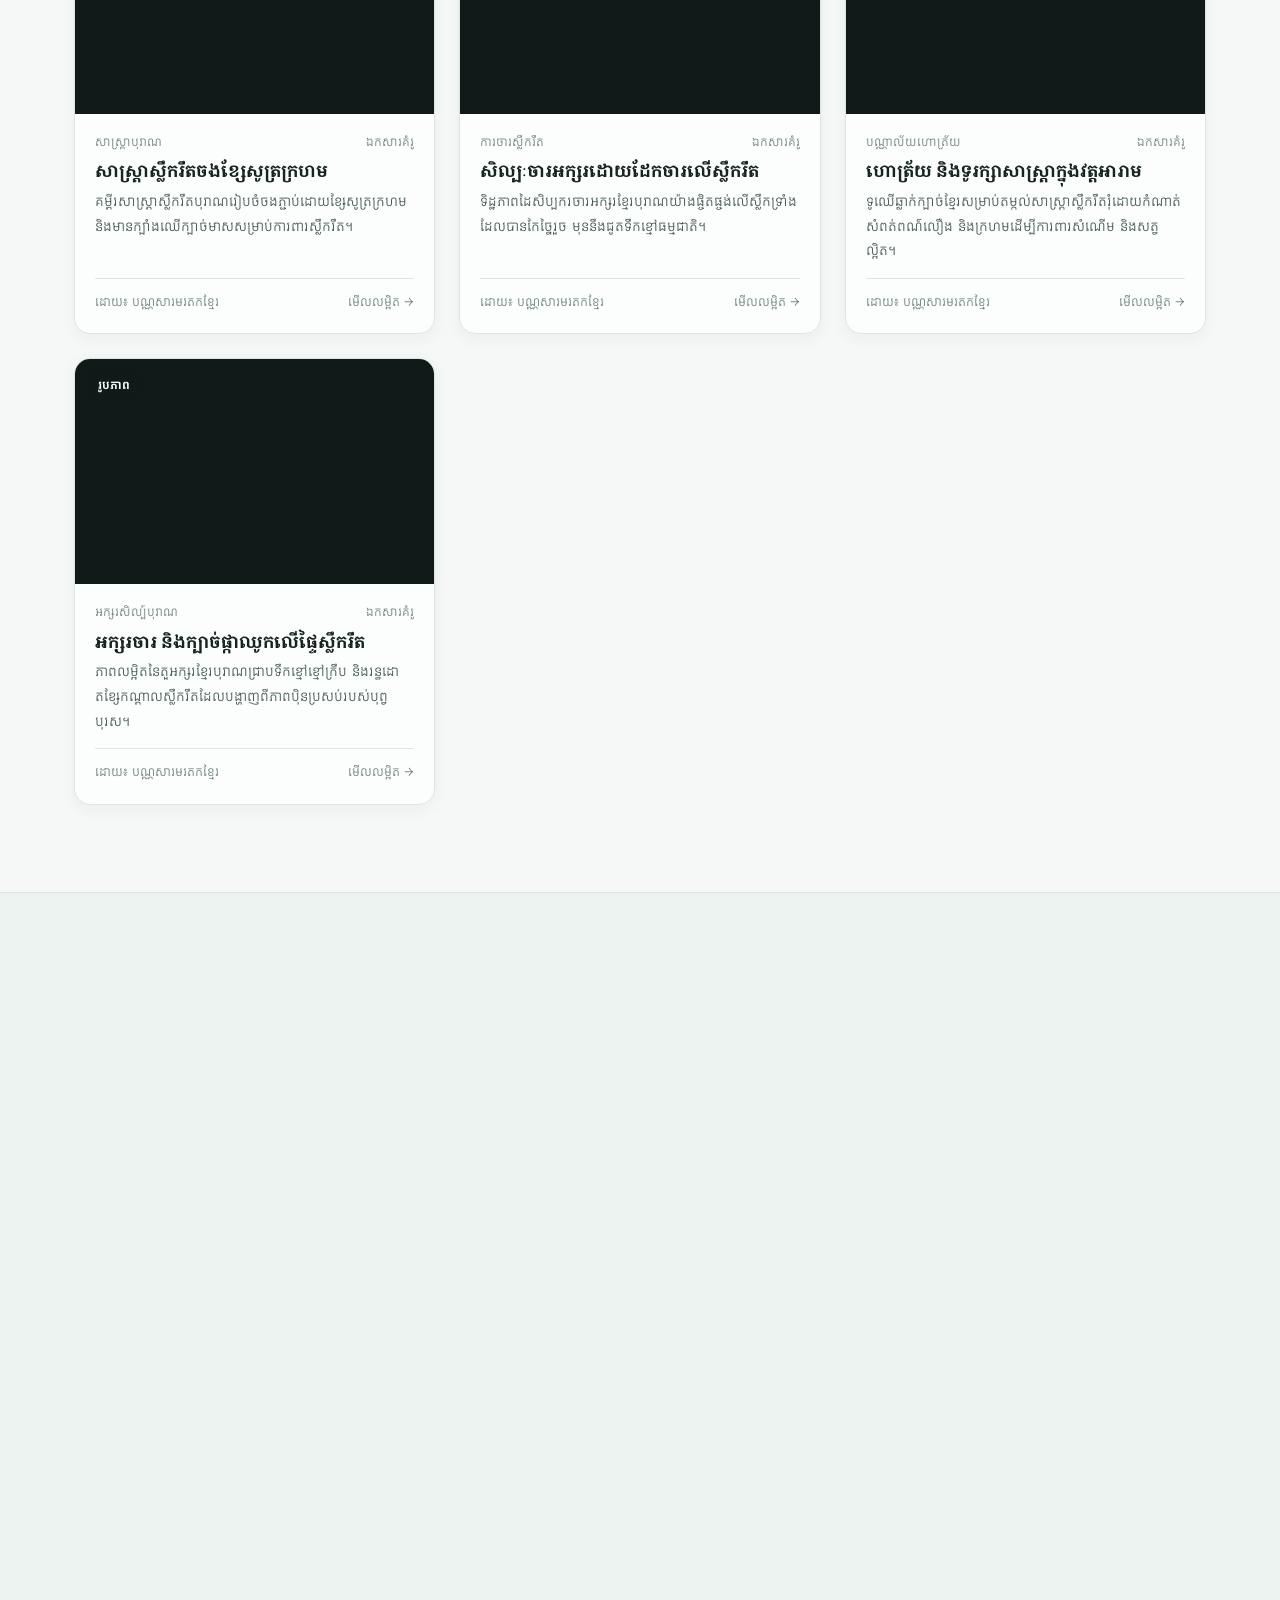
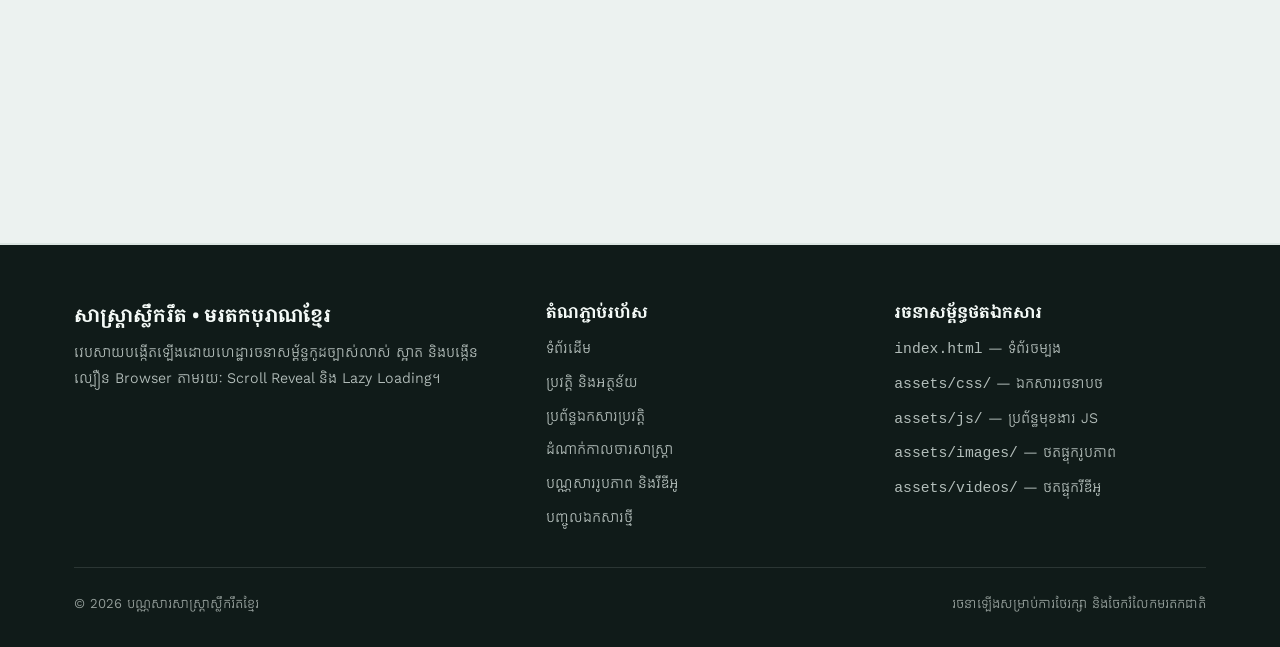
==== commit 69ef81b1: "Add files via upload" ====
--- a/index.html.html
+++ b/index.html.html
@@ -474,31 +474,6 @@
           </div>
 
           <form id="media-upload-form" class="upload-form">
-            <span id="storage-mode-pill" class="storage-mode-pill">⚡ បង្ហាញភ្លាមៗ មិនចាំបាច់អង្គុយចាំ (គាំទ្រ File &amp; Folder)</span>
-
-            <!-- កាតជំនួយរៀបចំ Supabase Cloud (បង្ហាញតែពេលមិនទាន់ Run SQL ក្នុង Supabase) -->
-            <div id="cloud-helper-card" class="cloud-helper-card" hidden>
-              <div class="cloud-helper-header">
-                <span>⚙️</span> <span>តម្រូវឲ្យ Run កូដក្នុង Supabase ១ ជំហាន</span>
-              </div>
-              <p>
-                ដើម្បីឲ្យអ្នកដទៃ (កុំព្យូទ័រ និងទូរស័ព្ទផ្សេង) អាចមើលឃើញរូបភាពដែលអ្នកបានបញ្ចូលរួមគ្នា សូមចម្លងកូដ SQL ទៅ Run ក្នុង Supabase៖
-              </p>
-              <ol class="cloud-helper-steps">
-                <li>ចុចប៊ូតុង <strong>«ចម្លងកូដ SQL (Copy)»</strong> ខាងក្រោម</li>
-                <li>ចុចប៊ូតុង <strong>«បើក Supabase SQL Editor»</strong></li>
-                <li>បិទភ្ជាប់ (Paste) កូដចូលក្នុងប្រអប់ រួចចុច <strong>Run</strong> ជាការស្រេច!</li>
-              </ol>
-              <div class="cloud-helper-actions">
-                <button id="copy-sql-setup-btn" type="button" class="btn btn-primary" style="padding: 7px 14px; font-size: 0.84rem;">
-                  📋 ចម្លងកូដ SQL (Copy)
-                </button>
-                <a id="open-sql-editor-link" href="https://supabase.com/dashboard/project/lktvuvgwciwltjixbmxt/sql/new" target="_blank" rel="noopener" class="btn btn-outline" style="padding: 7px 14px; font-size: 0.84rem;">
-                  🔗 បើក Supabase SQL Editor ↗
-                </a>
-              </div>
-            </div>
-
             <div class="form-group">
               <label for="media-title-input">ចំណងជើងគម្ពីរ / ថតឯកសារ *</label>
               <input id="media-title-input" class="form-control" type="text"
--- a/assets/css/components.css
+++ b/assets/css/components.css
@@ -474,19 +474,6 @@
 .form-control:focus {
   border-color: var(--accent-primary);
   box-shadow: 0 0 0 4px var(--accent-primary-soft);
-}
-
-.storage-mode-pill {
-  display: inline-flex;
-  align-items: center;
-  gap: 8px;
-  padding: 6px 12px;
-  border-radius: var(--radius-pill);
-  font-size: 0.8rem;
-  background: var(--accent-primary-soft);
-  color: var(--accent-primary);
-  font-weight: 600;
-  align-self: flex-start;
 }
 
 /* Lightbox Modal សម្រាប់មើលរូបភាព និងវីឌីអូពេញអេក្រង់ */
